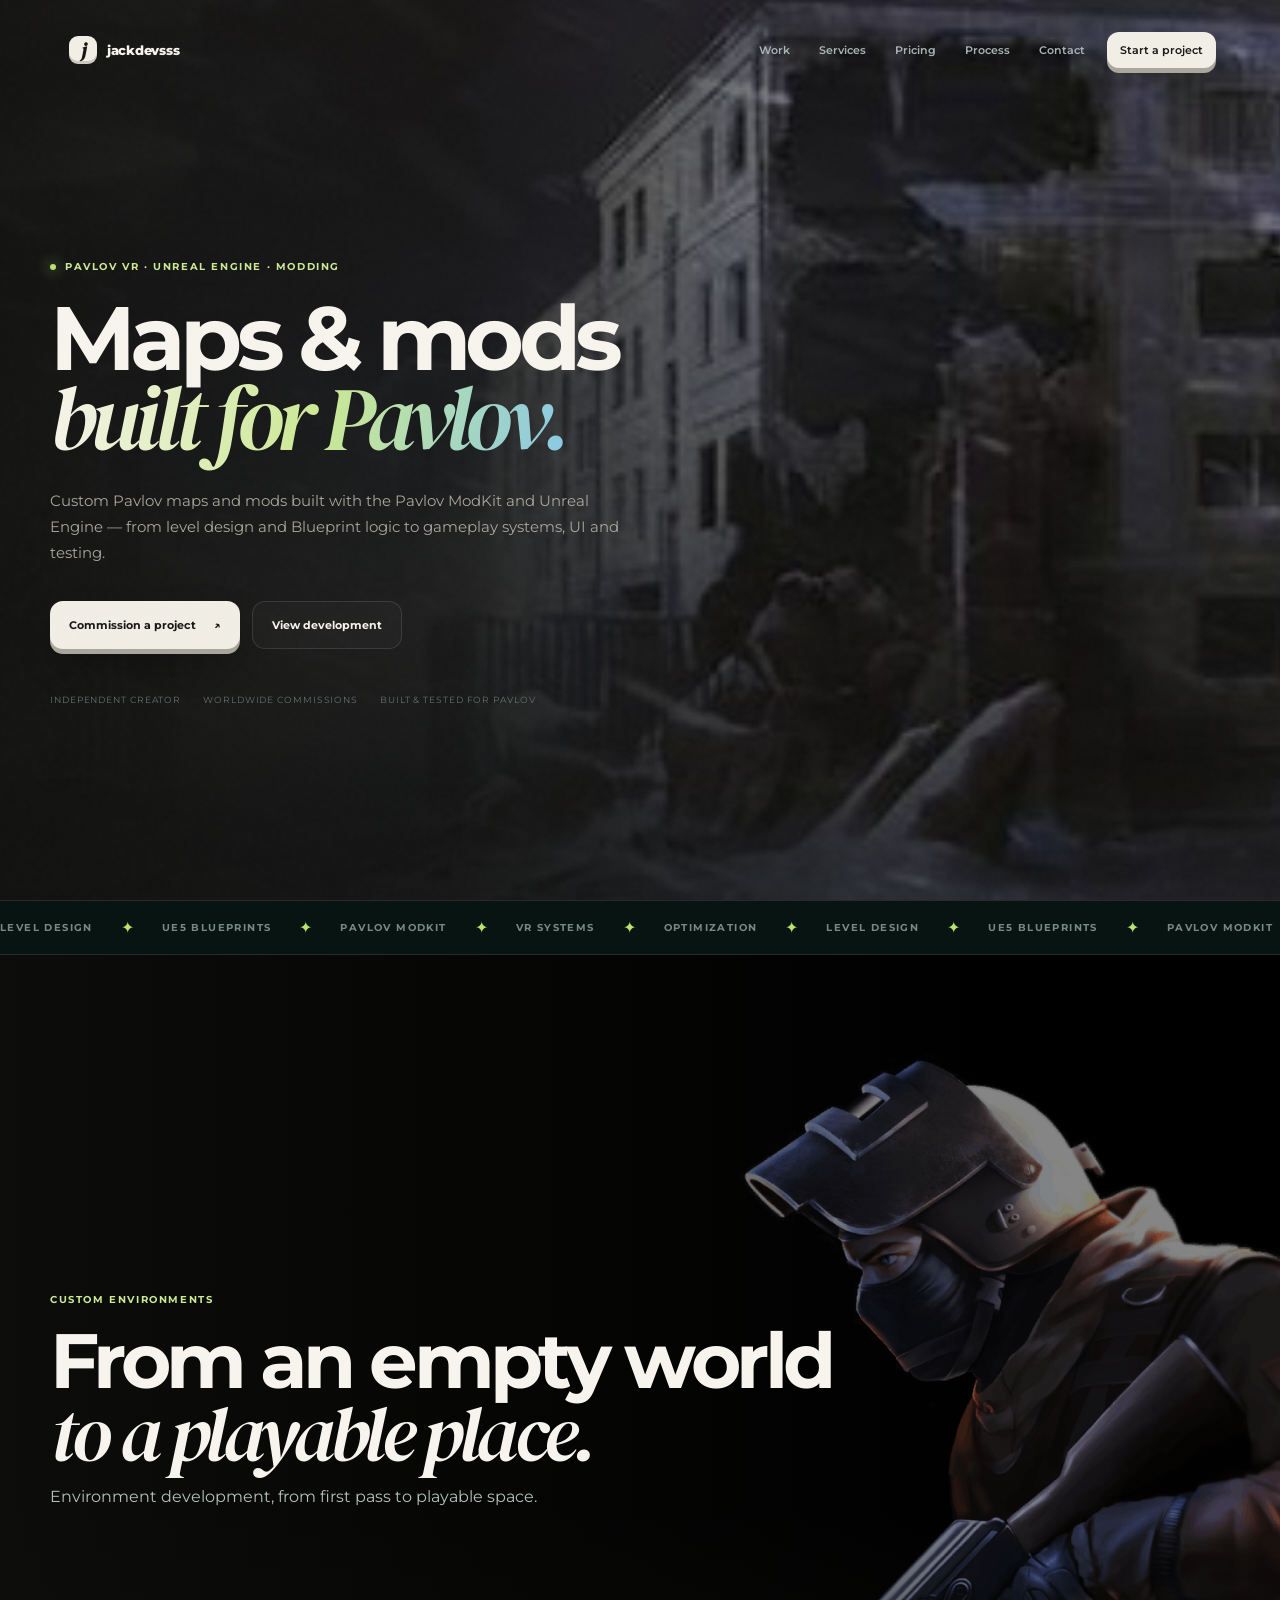
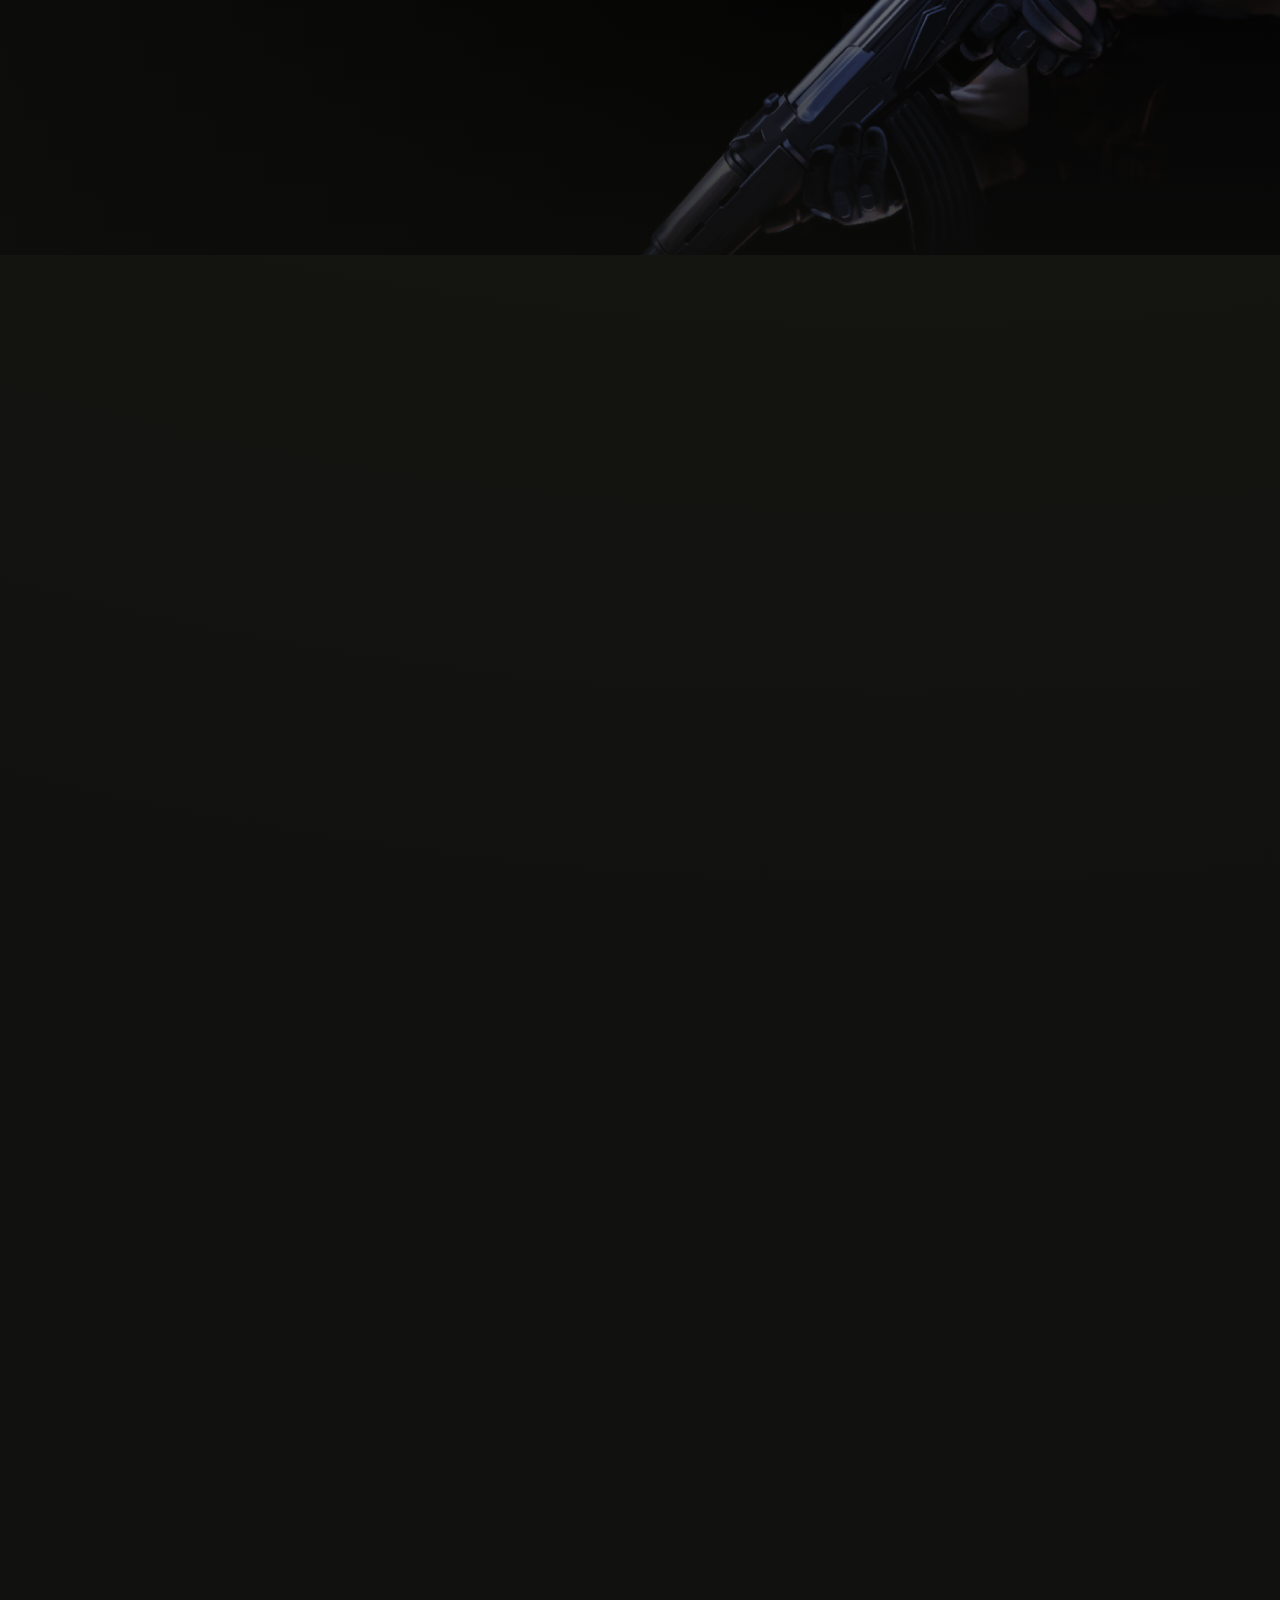
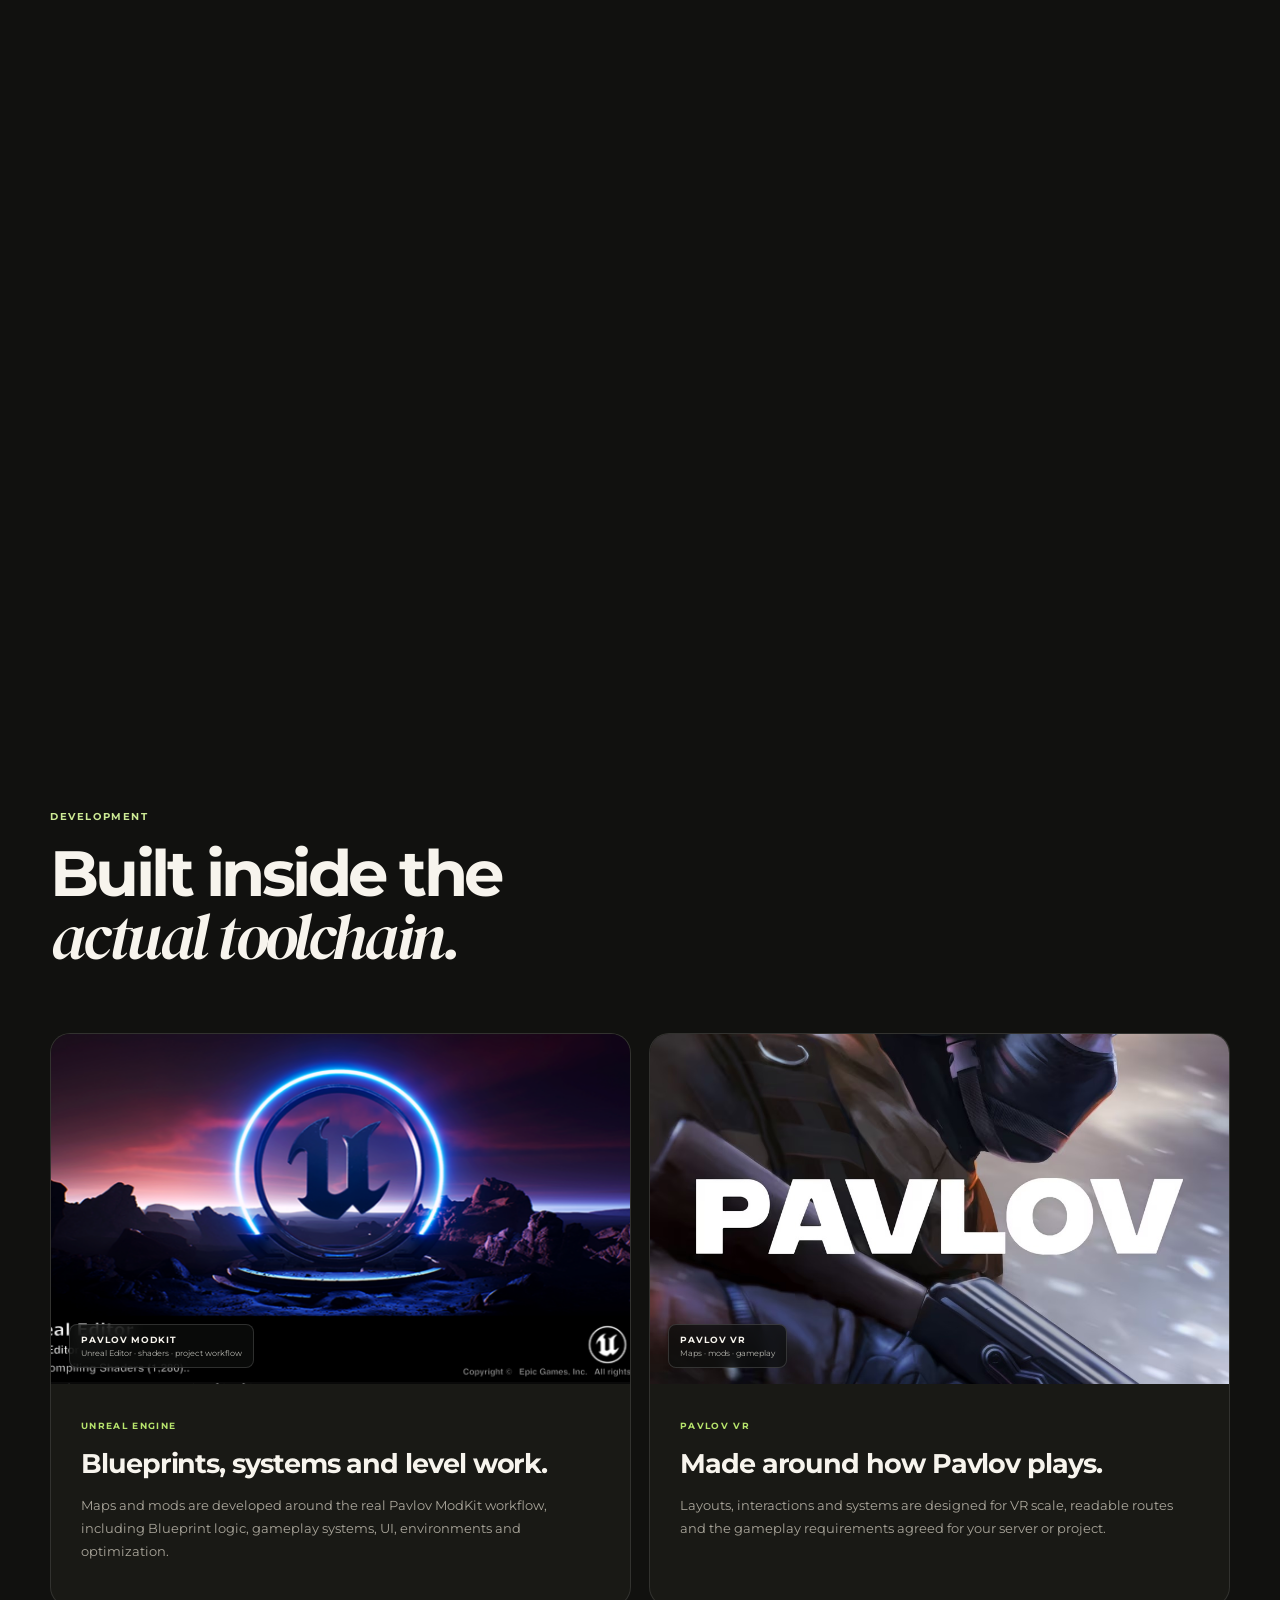
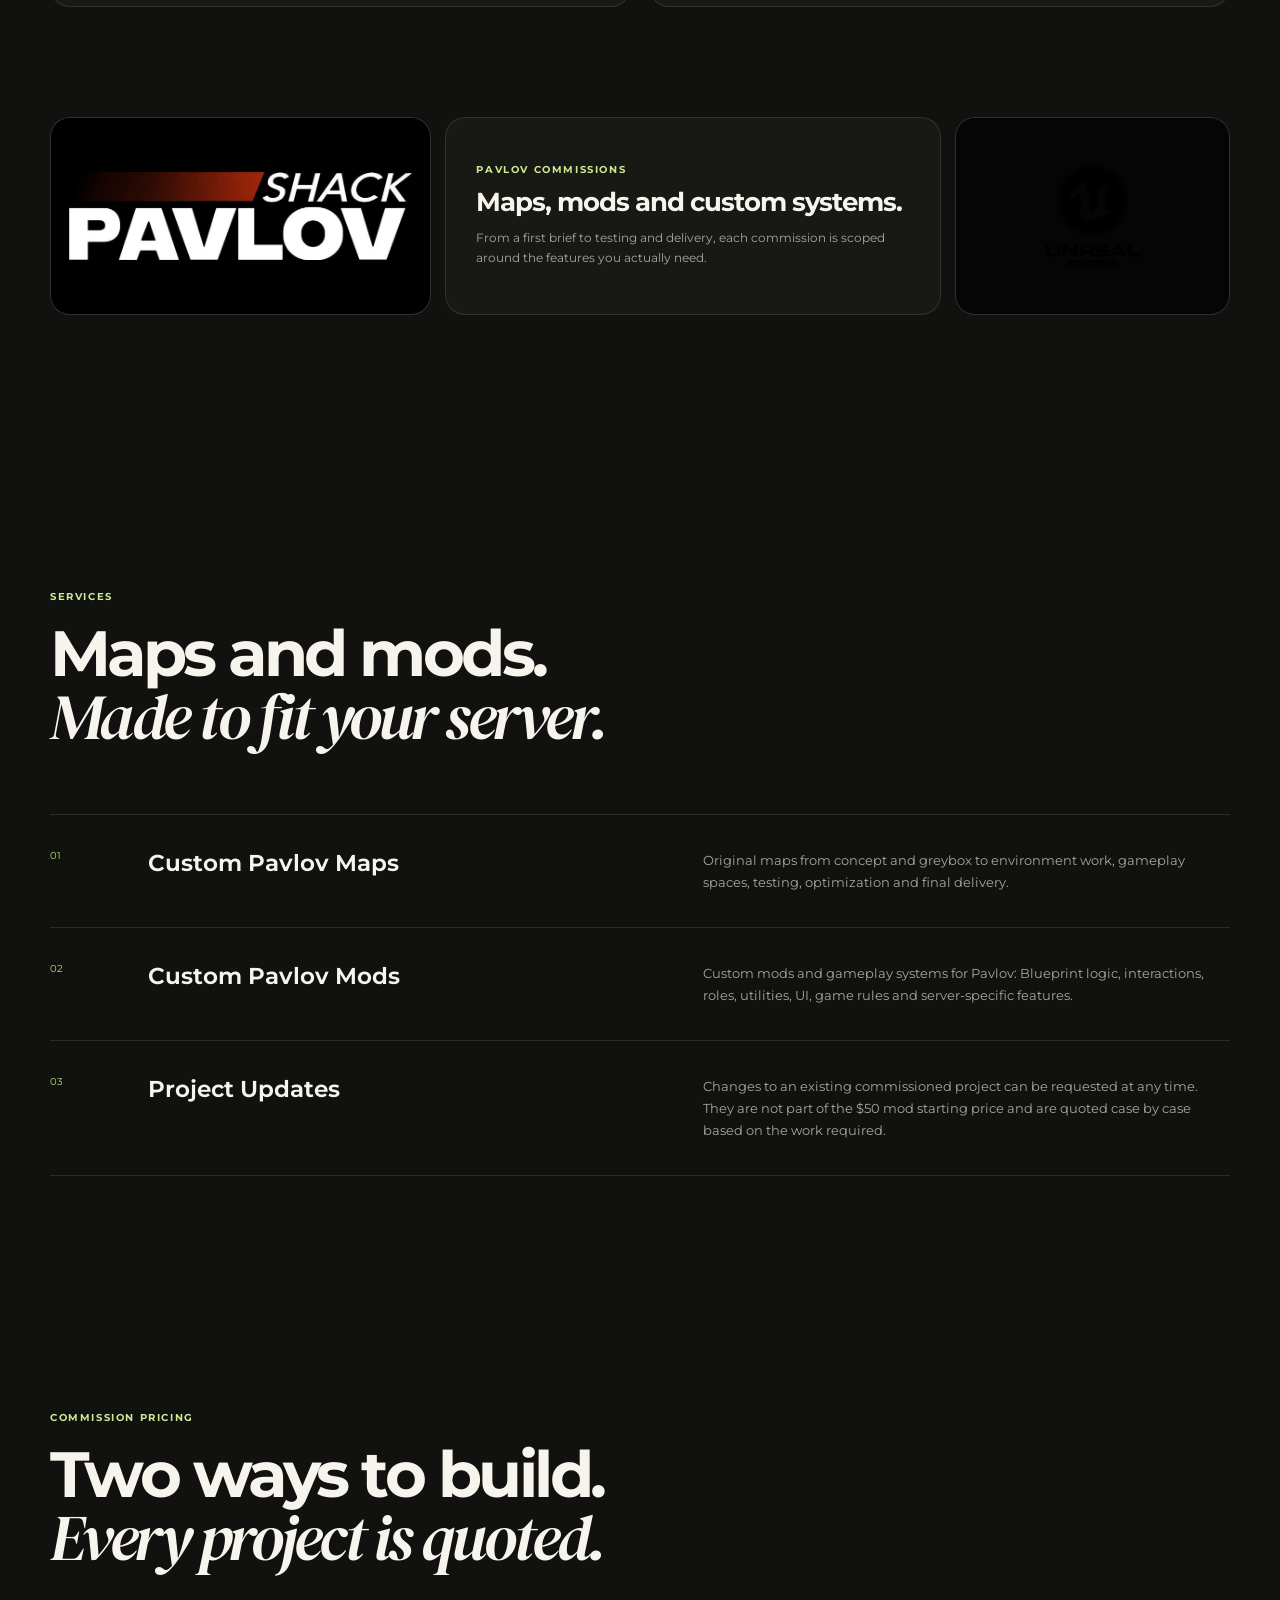
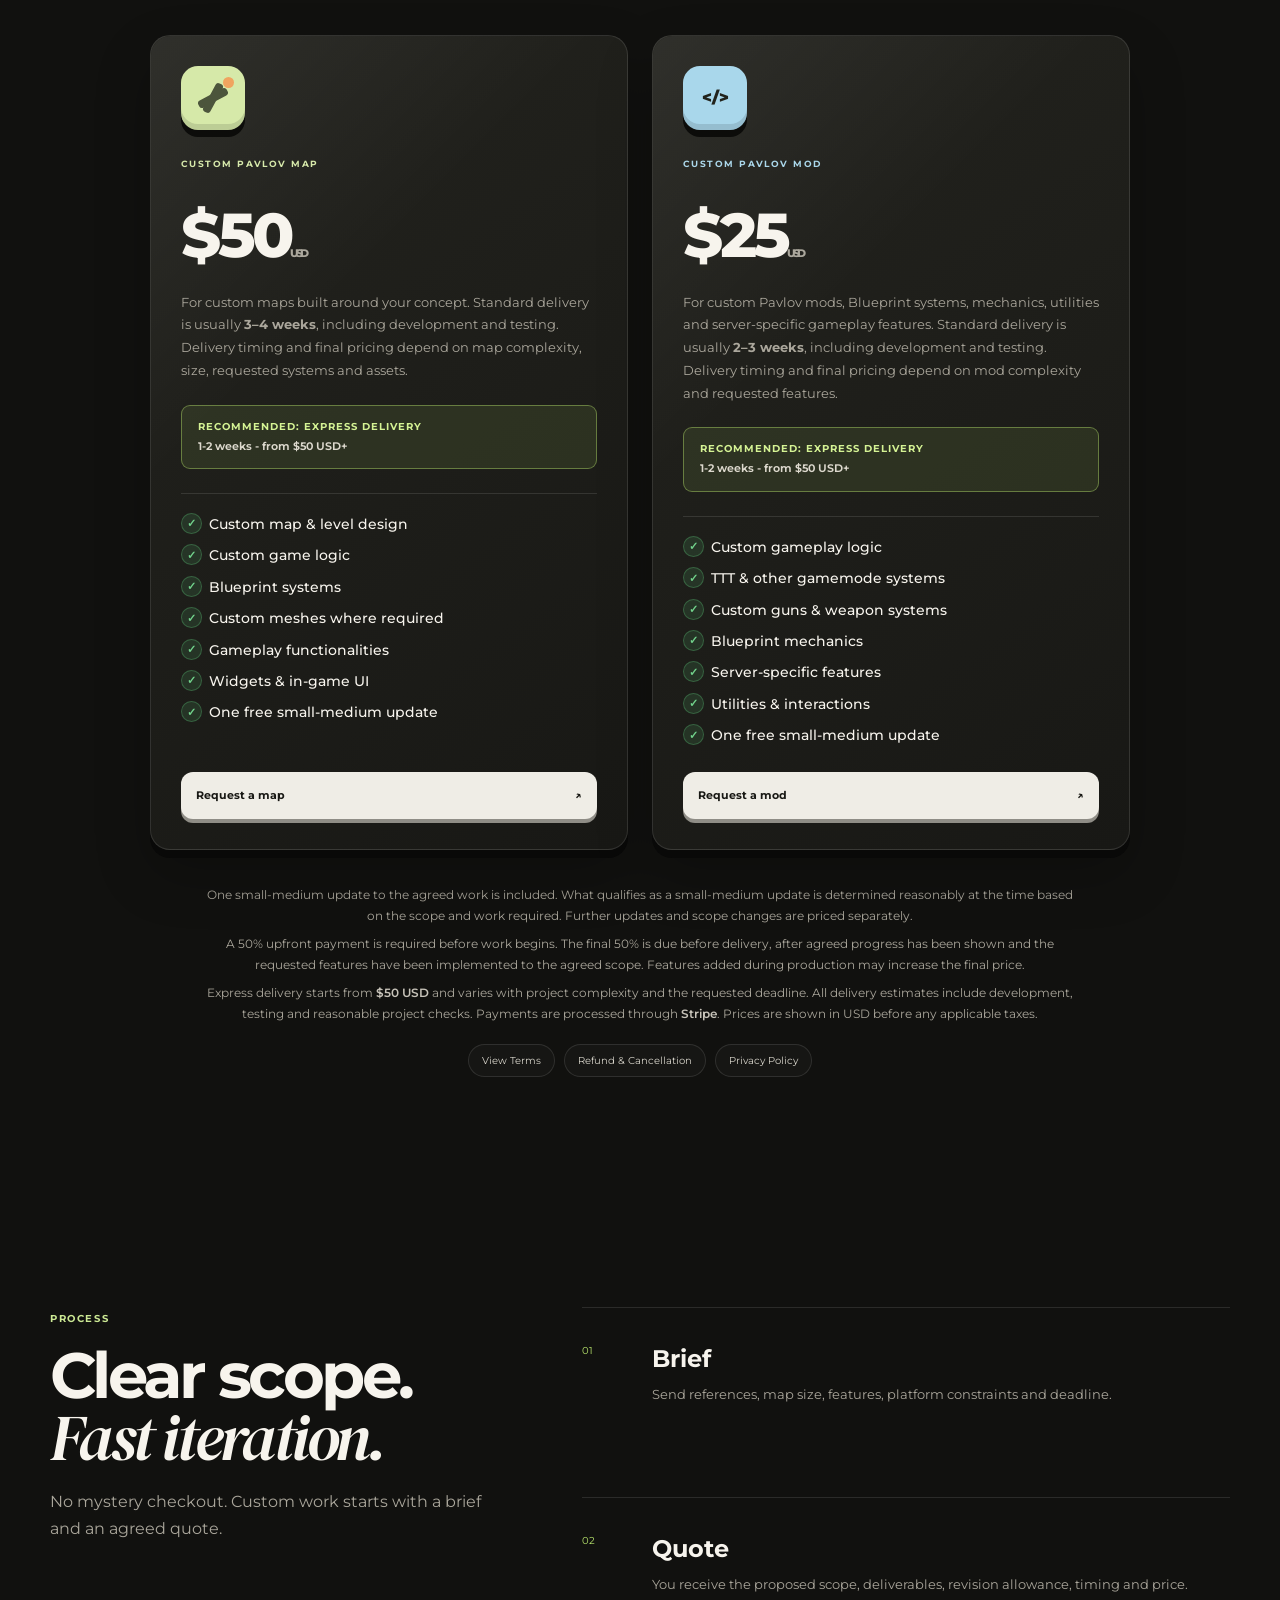
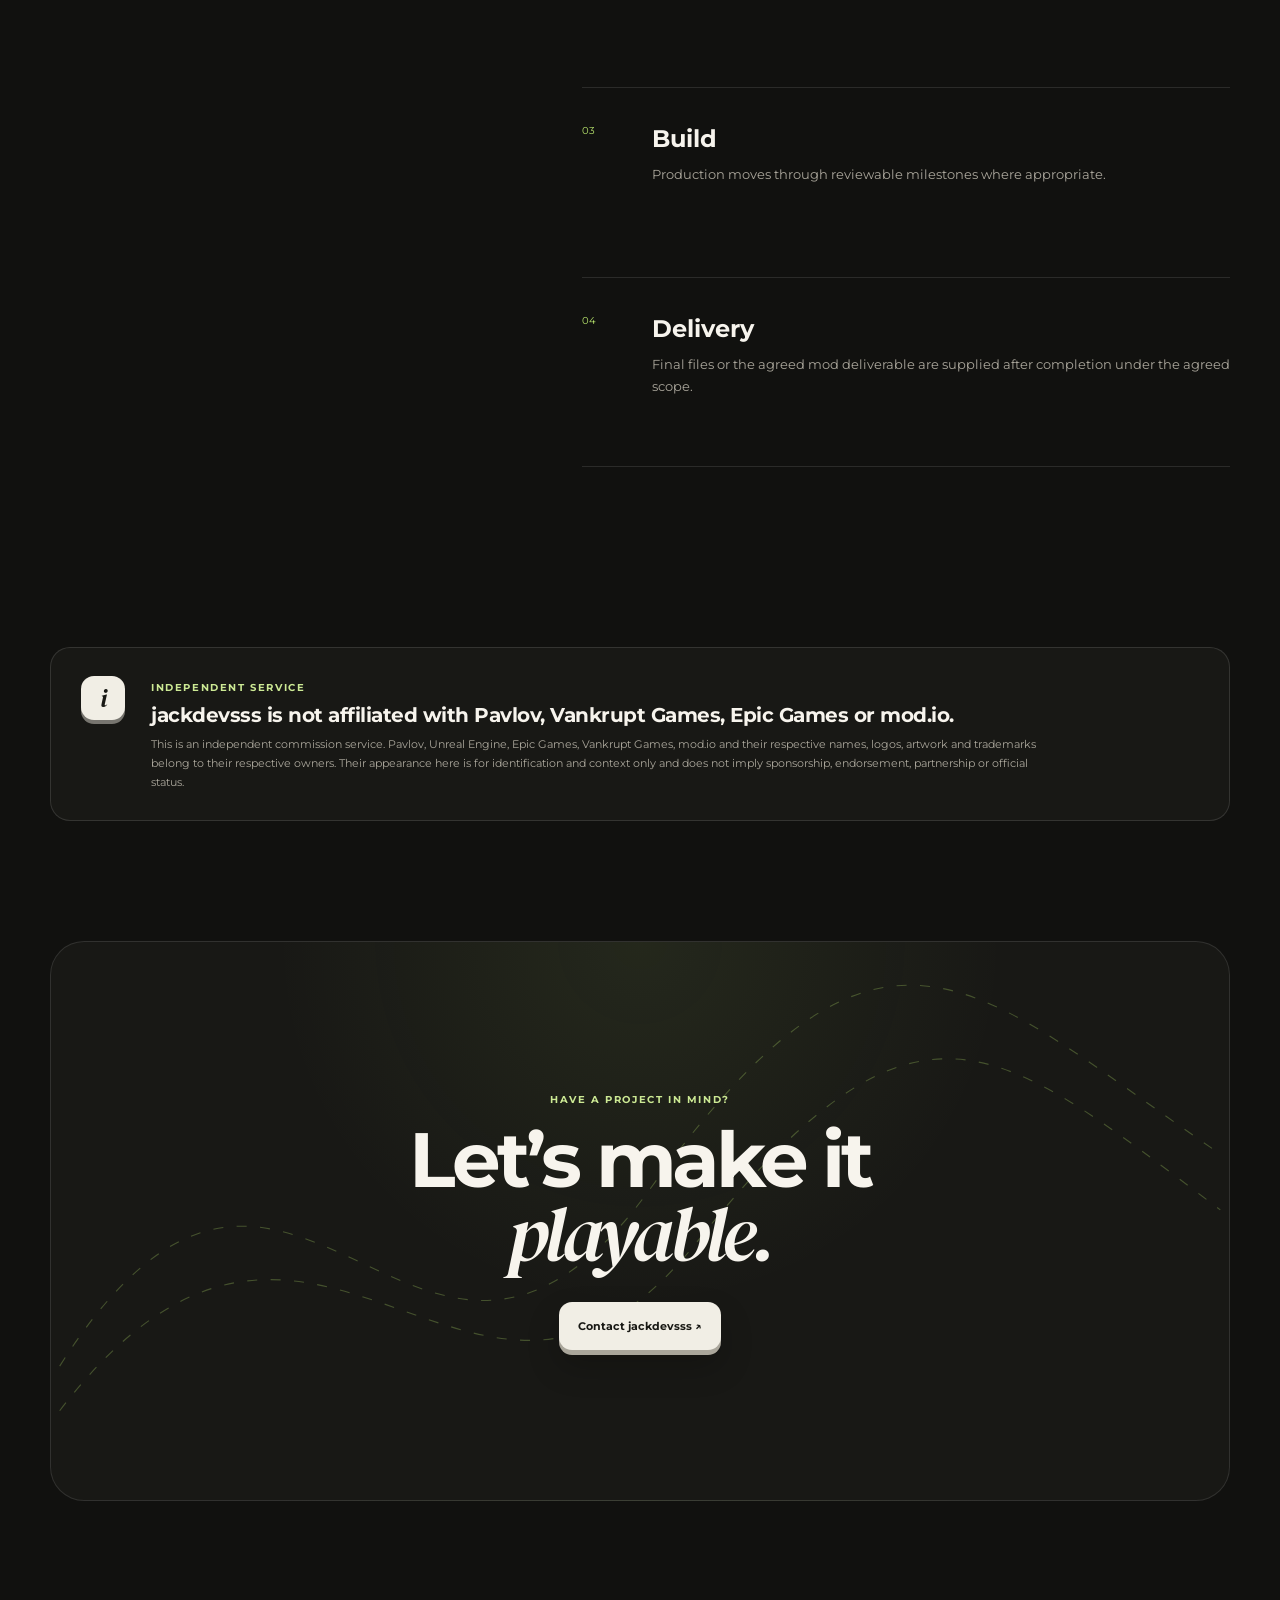
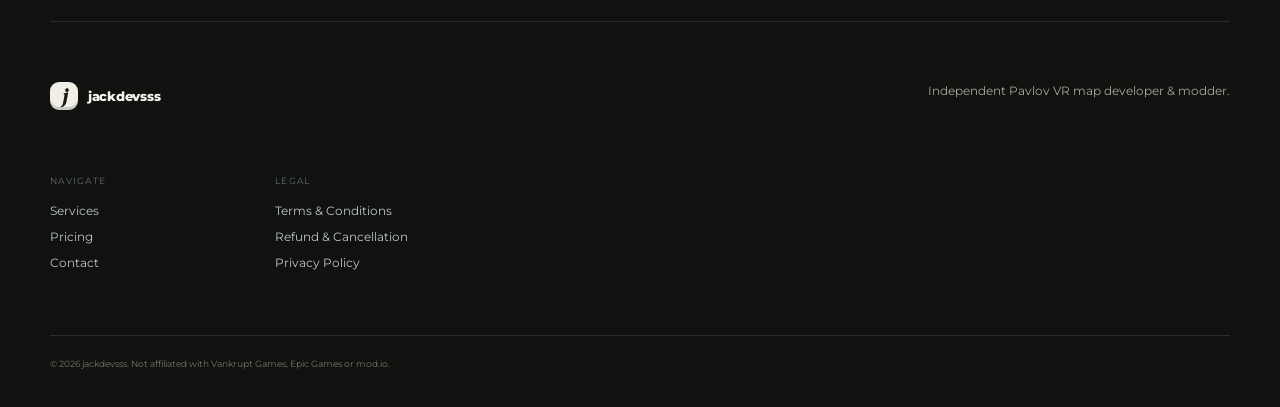
==== index.html @ 68c9c085 "Replace old website with v6" ====
<!doctype html><html lang="en"><head><meta charset="utf-8"><meta name="viewport" content="width=device-width,initial-scale=1"><meta name="description" content="jackdevsss — custom Pavlov VR maps, UE5 Blueprint systems and modding commissions."><meta name="theme-color" content="#07100f"><title>jackdevsss — Pavlov Maps & Modding</title><link rel="preconnect" href="https://fonts.googleapis.com"><link rel="preconnect" href="https://fonts.gstatic.com" crossorigin><link href="https://fonts.googleapis.com/css2?family=DM+Serif+Display:ital@0;1&family=Montserrat:wght@400;500;600;700;800&display=swap" rel="stylesheet"><link rel="stylesheet" href="assets/styles.css"><script defer src="assets/main.js"></script></head><body>
<div class="noise"></div><div class="cursor-glow"></div>
<header class="site-header" data-header><a class="brand" href="index.html"><span class="brand-mark">j</span><span>jackdevsss</span></a><button class="menu-toggle" data-menu-toggle aria-label="Open navigation"><span></span><span></span></button><nav class="nav" data-nav><a href="#work">Work</a><a href="#services">Services</a><a href="#pricing">Pricing</a><a href="#process">Process</a><a href="contact.html">Contact</a><a class="nav-cta" href="contact.html">Start a project</a></nav></header>
<main>
<section class="hero hero-photo section-shell"><div class="hero-copy reveal"><div class="eyebrow"><span class="status-dot"></span>Pavlov VR · Unreal Engine · Modding</div><h1>Maps & mods<br><em>built for Pavlov.</em></h1><p class="hero-text">Custom Pavlov maps and mods built with the Pavlov ModKit and Unreal Engine — from level design and Blueprint logic to gameplay systems, UI and testing.</p><div class="hero-actions"><a class="button button-primary magnetic" href="contact.html">Commission a project <span>↗</span></a><a class="button button-ghost" href="#work">View development</a></div><div class="hero-meta"><span>Independent creator</span><span>Worldwide commissions</span><span>Built & tested for Pavlov</span></div></div></section>
<div class="marquee"><div class="marquee-track"><span>LEVEL DESIGN</span><i>✦</i><span>UE5 BLUEPRINTS</span><i>✦</i><span>PAVLOV MODKIT</span><i>✦</i><span>VR SYSTEMS</span><i>✦</i><span>OPTIMIZATION</span><i>✦</i><span>LEVEL DESIGN</span><i>✦</i><span>UE5 BLUEPRINTS</span><i>✦</i><span>PAVLOV MODKIT</span></div></div>
<section class="map-story" id="work" data-sequence><div class="map-sticky"><img src="assets/map-sequence/frame-01.png" alt="Pavlov custom map development sequence" data-sequence-image><div class="map-overlay"></div><div class="map-copy section-shell"><span class="kicker">Custom environments</span><h2>From an empty world<br><em>to a playable place.</em></h2><p>Environment development, from first pass to playable space.</p></div></div></section>
<section class="work section-shell"><div class="section-heading reveal"><span class="kicker">Development</span><h2>Built inside the<br><em>actual toolchain.</em></h2></div><div class="project-grid visual-grid"><article class="tool-card reveal" data-tilt><div class="tool-shot supplied-shot"><img src="assets/showcase/pavlov-modkit.png" alt="Pavlov ModKit Unreal Editor"><div class="real-shot-label"><b>PAVLOV MODKIT</b><span>Unreal Editor · shaders · project workflow</span></div></div><div class="card-copy"><span>UNREAL ENGINE</span><h3>Blueprints, systems and level work.</h3><p>Maps and mods are developed around the real Pavlov ModKit workflow, including Blueprint logic, gameplay systems, UI, environments and optimization.</p></div></article><article class="tool-card reveal" data-tilt><div class="tool-shot supplied-shot pavlov-art"><img src="assets/showcase/pavlov-art.jpg" alt="Pavlov artwork"><div class="real-shot-label"><b>PAVLOV VR</b><span>Maps · mods · gameplay</span></div></div><div class="card-copy"><span>PAVLOV VR</span><h3>Made around how Pavlov plays.</h3><p>Layouts, interactions and systems are designed for VR scale, readable routes and the gameplay requirements agreed for your server or project.</p></div></article></div></section>
<section class="brand-strip section-shell reveal"><div class="brand-visual pavlov-brand"><img src="assets/showcase/pavlov-logo.jpg" alt="Pavlov Shack logo"></div><div class="brand-copy"><span class="kicker">Pavlov commissions</span><h3>Maps, mods and custom systems.</h3><p>From a first brief to testing and delivery, each commission is scoped around the features you actually need.</p></div><div class="brand-visual unreal-brand"><img src="assets/showcase/unreal-logo.png" alt="Unreal Engine logo"></div></section>

<section id="services" class="services section-shell"><div class="section-heading reveal"><span class="kicker">Services</span><h2>Maps and mods.<br><em>Made to fit your server.</em></h2></div><div class="services-list"><div class="service reveal"><span>01</span><h3>Custom Pavlov Maps</h3><p>Original maps from concept and greybox to environment work, gameplay spaces, testing, optimization and final delivery.</p></div><div class="service reveal"><span>02</span><h3>Custom Pavlov Mods</h3><p>Custom mods and gameplay systems for Pavlov: Blueprint logic, interactions, roles, utilities, UI, game rules and server-specific features.</p></div><div class="service reveal"><span>03</span><h3>Project Updates</h3><p>Changes to an existing commissioned project can be requested at any time. They are not part of the $50 mod starting price and are quoted case by case based on the work required.</p></div></div></section>
<section id="pricing" class="pricing section-shell"><div class="section-heading reveal"><span class="kicker">Commission pricing</span><h2>Two ways to build.<br><em>Every project is quoted.</em></h2></div><div class="price-grid two"><article class="price-card game-card reveal"><div class="price-icon map-icon"><span></span><span></span><span></span></div><div class="price-label">CUSTOM PAVLOV MAP</div><div class="price">$50<small> USD</small></div><p>For custom maps built around your concept. Standard delivery is usually <strong>3–4 weeks</strong>, including development and testing. Delivery timing and final pricing depend on map complexity, size, requested systems and assets.</p><div class="delivery-pill"><strong>RECOMMENDED: EXPRESS DELIVERY</strong><span>1-2 weeks - from $50 USD+</span></div><ul class="perk-list"><li>Custom map & level design</li><li>Custom game logic</li><li>Blueprint systems</li><li>Custom meshes where required</li><li>Gameplay functionalities</li><li>Widgets & in-game UI</li><li>One free small-medium update</li></ul><a class="price-button" href="contact.html">Request a map <b>↗</b></a></article><article class="price-card game-card reveal"><div class="price-icon mod-icon"><span>&lt;/&gt;</span></div><div class="price-label">CUSTOM PAVLOV MOD</div><div class="price">$25<small> USD</small></div><p>For custom Pavlov mods, Blueprint systems, mechanics, utilities and server-specific gameplay features. Standard delivery is usually <strong>2–3 weeks</strong>, including development and testing. Delivery timing and final pricing depend on mod complexity and requested features.</p><div class="delivery-pill"><strong>RECOMMENDED: EXPRESS DELIVERY</strong><span>1-2 weeks - from $50 USD+</span></div><ul class="perk-list"><li>Custom gameplay logic</li><li>TTT & other gamemode systems</li><li>Custom guns & weapon systems</li><li>Blueprint mechanics</li><li>Server-specific features</li><li>Utilities & interactions</li><li>One free small-medium update</li></ul><a class="price-button" href="contact.html">Request a mod <b>↗</b></a></article></div><div class="pricing-fineprint reveal"><p>One small-medium update to the agreed work is included. What qualifies as a small-medium update is determined reasonably at the time based on the scope and work required. Further updates and scope changes are priced separately.</p><p>A 50% upfront payment is required before work begins. The final 50% is due before delivery, after agreed progress has been shown and the requested features have been implemented to the agreed scope. Features added during production may increase the final price.</p><p>Express delivery starts from <strong>$50 USD</strong> and varies with project complexity and the requested deadline. All delivery estimates include development, testing and reasonable project checks. Payments are processed through <strong>Stripe</strong>. Prices are shown in USD before any applicable taxes.</p><div class="payment-links"><a href="terms.html">View Terms</a><a href="refund-policy.html">Refund & Cancellation</a><a href="privacy.html">Privacy Policy</a></div></div></section>
<section id="process" class="process section-shell"><div class="process-sticky reveal"><span class="kicker">Process</span><h2>Clear scope.<br><em>Fast iteration.</em></h2><p>No mystery checkout. Custom work starts with a brief and an agreed quote.</p></div><div class="process-steps"><article class="step reveal"><span>01</span><div><h3>Brief</h3><p>Send references, map size, features, platform constraints and deadline.</p></div></article><article class="step reveal"><span>02</span><div><h3>Quote</h3><p>You receive the proposed scope, deliverables, revision allowance, timing and price.</p></div></article><article class="step reveal"><span>03</span><div><h3>Build</h3><p>Production moves through reviewable milestones where appropriate.</p></div></article><article class="step reveal"><span>04</span><div><h3>Delivery</h3><p>Final files or the agreed mod deliverable are supplied after completion under the agreed scope.</p></div></article></div></section>
<section class="independence section-shell reveal"><div class="independence-mark">i</div><div><span class="kicker">Independent service</span><h3>jackdevsss is not affiliated with Pavlov, Vankrupt Games, Epic Games or mod.io.</h3><p>This is an independent commission service. Pavlov, Unreal Engine, Epic Games, Vankrupt Games, mod.io and their respective names, logos, artwork and trademarks belong to their respective owners. Their appearance here is for identification and context only and does not imply sponsorship, endorsement, partnership or official status.</p></div></section>
<section class="cta section-shell reveal"><div class="cta-lines"><svg viewBox="0 0 1000 500"><path d="M-20 380 C190 50 300 510 510 220 S800 40 1020 190"/><path d="M-20 420 C210 120 350 520 550 270 S820 90 1020 240"/></svg></div><span class="kicker">Have a project in mind?</span><h2>Let’s make it<br><em>playable.</em></h2><a class="button button-primary magnetic" href="contact.html">Contact jackdevsss ↗</a></section>
</main>
<footer class="footer section-shell"><div class="footer-top"><a class="brand" href="index.html"><span class="brand-mark">j</span><span>jackdevsss</span></a><p>Independent Pavlov VR map developer & modder.</p></div><div class="footer-links"><div><span>Navigate</span><a href="#services">Services</a><a href="#pricing">Pricing</a><a href="contact.html">Contact</a></div><div><span>Legal</span><a href="terms.html">Terms & Conditions</a><a href="refund-policy.html">Refund & Cancellation</a><a href="privacy.html">Privacy Policy</a></div></div><div class="footer-bottom"><span>© <span data-year></span> jackdevsss. Not affiliated with Vankrupt Games, Epic Games or mod.io.</span></div></footer>
</body></html>
---- assets/styles.css ----
:root{--bg:#06100f;--panel:#0a1514;--panel2:#0d1b19;--text:#f4f7f6;--muted:#8c9d99;--line:rgba(211,255,244,.11);--mint:#78f7d2;--cyan:#60c9ff;--violet:#a487ff;--serif:'DM Serif Display',serif;--sans:'Montserrat',sans-serif}*{box-sizing:border-box}html{scroll-behavior:smooth}body{margin:0;background:var(--bg);color:var(--text);font-family:var(--sans);overflow-x:hidden}a{color:inherit;text-decoration:none}h1,h2,h3,p{margin-top:0}em{font-family:var(--serif);font-weight:400}.noise{position:fixed;inset:0;pointer-events:none;opacity:.055;z-index:90;background-image:url("data:image/svg+xml,%3Csvg viewBox='0 0 180 180' xmlns='http://www.w3.org/2000/svg'%3E%3Cfilter id='n'%3E%3CfeTurbulence type='fractalNoise' baseFrequency='.9' numOctaves='4' stitchTiles='stitch'/%3E%3C/filter%3E%3Crect width='100%25' height='100%25' filter='url(%23n)' opacity='.7'/%3E%3C/svg%3E")}.cursor-glow{position:fixed;width:420px;height:420px;border-radius:50%;background:radial-gradient(circle,rgba(96,201,255,.08),transparent 68%);transform:translate(-50%,-50%);pointer-events:none;z-index:0}.section-shell{width:min(1180px,calc(100% - 56px));margin-inline:auto;position:relative}.site-header{position:fixed;z-index:100;top:18px;left:50%;transform:translateX(-50%);width:min(1180px,calc(100% - 36px));height:64px;padding:0 13px 0 18px;border:1px solid transparent;border-radius:22px;display:flex;align-items:center;justify-content:space-between;transition:.3s}.site-header.scrolled{background:rgba(5,13,12,.75);backdrop-filter:blur(22px);border-color:var(--line)}.brand{display:flex;align-items:center;gap:10px;font-size:13px;font-weight:800;letter-spacing:-.02em}.brand-mark{width:28px;height:28px;border-radius:9px;display:grid;place-items:center;background:linear-gradient(135deg,var(--mint),var(--cyan));color:#04100d;font-family:var(--serif);font-style:italic;font-size:19px}.nav{display:flex;align-items:center;gap:3px}.nav a{font-size:11px;font-weight:600;color:#a8b5b2;padding:11px 13px}.nav a:hover{color:#fff}.nav .nav-cta{color:#06100f;background:var(--mint);border-radius:12px;margin-left:6px}.menu-toggle{display:none;background:none;border:0}.hero{min-height:100vh;padding-top:165px;padding-bottom:100px;display:grid;grid-template-columns:.9fr 1.1fr;align-items:center;gap:60px}.hero-copy{z-index:2}.eyebrow,.kicker{font-size:10px;letter-spacing:.16em;text-transform:uppercase;font-weight:700;color:var(--mint)}.status-dot{display:inline-block;width:6px;height:6px;background:var(--mint);border-radius:50%;margin-right:9px;box-shadow:0 0 14px var(--mint)}.hero h1{font-size:clamp(62px,7vw,105px);line-height:.88;letter-spacing:-.065em;margin:26px 0 30px}.hero h1 em{background:linear-gradient(100deg,#fff,var(--mint) 48%,var(--cyan));-webkit-background-clip:text;color:transparent}.hero-text{max-width:570px;color:var(--muted);line-height:1.75;font-size:15px}.hero-actions{display:flex;gap:12px;margin-top:34px}.button{display:inline-flex;align-items:center;justify-content:center;gap:18px;min-height:48px;padding:0 19px;border-radius:13px;font-size:11px;font-weight:700;transition:.25s}.button-primary{background:linear-gradient(120deg,var(--mint),#a3ffe6);color:#04110e;box-shadow:0 15px 50px rgba(120,247,210,.13)}.button-ghost{border:1px solid var(--line);background:rgba(255,255,255,.025)}.hero-meta{display:flex;gap:22px;margin-top:45px;color:#62726e;font-size:9px;text-transform:uppercase;letter-spacing:.1em}.hero-visual{height:630px;position:relative}.orb{position:absolute;border-radius:50%;filter:blur(1px)}.orb-one{width:360px;height:360px;background:radial-gradient(circle,rgba(120,247,210,.19),transparent 65%);top:4%;right:-8%}.orb-two{width:420px;height:420px;background:radial-gradient(circle,rgba(164,135,255,.17),transparent 66%);bottom:-10%;left:-6%}.hero-ring{position:absolute;border:1px solid rgba(120,247,210,.1);border-radius:50%;animation:spin 28s linear infinite}.ring-a{width:520px;height:520px;right:-40px;top:50px}.ring-b{width:390px;height:390px;right:25px;top:115px;border-style:dashed;animation-direction:reverse}@keyframes spin{to{rotate:360deg}}.editor-window{position:absolute;width:94%;height:72%;left:2%;top:13%;background:#111719;border:1px solid rgba(220,255,246,.16);border-radius:20px;box-shadow:0 40px 100px rgba(0,0,0,.55);overflow:hidden;transform:rotate(-3deg)}.editor-bar{height:39px;background:#1b2325;border-bottom:1px solid #2c3839;display:flex;align-items:center;gap:6px;padding:0 13px;color:#83918f;font-size:9px}.editor-bar i{width:7px;height:7px;border-radius:50%;background:#53605e}.editor-bar span{margin-left:8px}.bp-canvas{position:absolute;inset:39px 0 0;background-color:#111719;background-image:linear-gradient(rgba(255,255,255,.035) 1px,transparent 1px),linear-gradient(90deg,rgba(255,255,255,.035) 1px,transparent 1px);background-size:24px 24px}.bp-node{position:absolute;left:var(--x);top:var(--y);width:150px;min-height:80px;border:1px solid #3a4748;border-radius:6px;background:#20292b;box-shadow:0 8px 20px rgba(0,0,0,.35);z-index:2;padding:34px 10px 10px;font-size:9px}.bp-node:before{content:"";position:absolute;inset:0 0 auto;height:25px;border-radius:5px 5px 0 0;background:#873b3b}.bp-node.branch:before{background:#7e6040}.bp-node.function:before{background:#38617e}.bp-node.variable:before{background:#4c397d}.bp-node b{position:absolute;top:7px;left:10px;font-size:8px}.bp-node small{color:#8ea09c}.bp-node i{position:absolute;width:8px;height:8px;border-radius:50%;background:#eee;right:-5px;top:45px}.bp-canvas svg,.editor-mini svg{position:absolute;inset:0;width:100%;height:100%;z-index:1}.bp-canvas path,.editor-mini path{fill:none;stroke:#e7e7e7;stroke-width:2.5;opacity:.72}.floating-tag{position:absolute;z-index:4;border:1px solid var(--line);background:rgba(9,20,18,.78);backdrop-filter:blur(12px);padding:11px 14px;border-radius:12px;font-size:9px;font-weight:700}.tag-one{right:-2%;top:14%}.tag-two{left:-3%;bottom:14%}.marquee{overflow:hidden;border-block:1px solid var(--line);background:#081412}.marquee-track{width:max-content;display:flex;gap:28px;align-items:center;padding:17px 0;animation:marquee 24s linear infinite}.marquee span{font-size:10px;font-weight:700;letter-spacing:.14em;color:#778985}.marquee i{color:var(--mint);font-style:normal}@keyframes marquee{to{transform:translateX(-45%)}}.map-story{height:420vh;position:relative}.map-sticky{height:100vh;position:sticky;top:0;overflow:hidden;background:#000}.map-sticky img{width:100%;height:100%;object-fit:cover;display:block;transform:scale(1.015)}.map-overlay{position:absolute;inset:0;background:linear-gradient(90deg,rgba(3,8,8,.88) 0%,rgba(3,8,8,.5) 35%,rgba(3,8,8,.05) 70%),linear-gradient(0deg,rgba(6,16,15,.7),transparent 35%)}.map-copy{position:absolute;left:50%;top:50%;transform:translate(-50%,-50%)}.map-copy h2{font-size:clamp(50px,6vw,92px);letter-spacing:-.06em;line-height:.94;margin:18px 0}.map-copy p{color:#b2c2be}.sequence-progress{display:flex;align-items:center;gap:13px;margin-top:36px;width:min(370px,80vw);font-size:9px}.sequence-progress i{height:1px;background:rgba(255,255,255,.22);flex:1}.sequence-progress b{display:block;width:0;height:1px;background:var(--mint)}.work,.services,.pricing,.process{padding-top:150px;padding-bottom:80px}.section-heading{margin-bottom:65px}.section-heading h2,.process-sticky h2{font-size:clamp(45px,5vw,72px);line-height:.98;letter-spacing:-.055em;margin:18px 0}.project-grid{display:grid;grid-template-columns:1fr 1fr;gap:18px}.glass-card,.price-card{border:1px solid var(--line);border-radius:26px;background:linear-gradient(145deg,rgba(16,34,31,.88),rgba(8,18,17,.72));overflow:hidden;transition:transform .2s,border-color .3s}.glass-card:hover,.price-card:hover{border-color:rgba(120,247,210,.28)}.editor-mini,.vr-ui{height:350px;position:relative;background:#101719;overflow:hidden}.editor-mini{background-color:#111719;background-image:linear-gradient(rgba(255,255,255,.03) 1px,transparent 1px),linear-gradient(90deg,rgba(255,255,255,.03) 1px,transparent 1px);background-size:20px 20px}.editor-mini-bar{height:34px;background:#1d2627;padding:11px 14px;font-size:8px;color:#7f8e8a}.mini-node{position:absolute;width:125px;height:65px;border:1px solid #465353;background:#212a2c;border-radius:5px;padding:28px 8px 8px;font-size:8px;z-index:2}.mini-node:before{content:"";position:absolute;inset:0 0 auto;height:21px;background:#734044}.mini-node b{position:absolute;top:6px;left:8px}.mini-node small{color:#8c9a97}.n1{left:6%;top:24%}.n2{left:40%;top:46%}.n2:before{background:#805f39}.n3{right:5%;bottom:13%}.n3:before{background:#3b607a}.vr-ui{background:radial-gradient(circle at 50% 55%,#18302d,#07100f 70%)}.vr-ui:before{content:"";position:absolute;inset:18px;border:1px solid rgba(120,247,210,.19);clip-path:polygon(0 0,24% 0,24% 1px,76% 1px,76% 0,100% 0,100% 100%,76% 100%,76% calc(100% - 1px),24% calc(100% - 1px),24% 100%,0 100%)}.scan{position:absolute;inset:0;background:repeating-linear-gradient(0deg,transparent 0 4px,rgba(120,247,210,.018) 5px)}.vr-top,.vr-bottom{position:absolute;left:35px;right:35px;display:flex;justify-content:space-between;font-size:8px;letter-spacing:.15em;color:var(--mint)}.vr-top{top:38px}.vr-bottom{bottom:38px}.vr-center{position:absolute;top:50%;left:50%;transform:translate(-50%,-50%);text-align:center;color:#839a95;font-size:10px;letter-spacing:.18em}.vr-center b{display:block;color:#e7fff8;font-size:23px;margin-top:7px}.card-copy{padding:30px}.card-copy>span,.price-card>span,.payment-note>span{font-size:9px;color:var(--mint);letter-spacing:.15em;font-weight:700}.card-copy h3{font-size:27px;letter-spacing:-.04em;margin:14px 0}.card-copy p,.price-card p{font-size:13px;color:var(--muted);line-height:1.75}.services-list{border-top:1px solid var(--line)}.service{display:grid;grid-template-columns:70px 1fr 1fr;gap:28px;padding:34px 0;border-bottom:1px solid var(--line)}.service>span,.step>span{font-size:10px;color:var(--mint)}.service h3{font-size:23px;margin:0}.service p{font-size:13px;line-height:1.7;color:var(--muted);margin:0}.price-grid{display:grid;grid-template-columns:repeat(3,1fr);gap:16px}.price-card{padding:30px;min-height:330px;display:flex;flex-direction:column}.price{font-family:var(--serif);font-style:italic;font-size:62px;margin:28px 0 18px}.price small{font-family:var(--sans);font-style:normal;font-size:11px;color:var(--muted)}.price-card a{font-size:11px;font-weight:700;color:var(--mint);margin-top:auto}.payment-note{margin-top:16px;padding:22px 26px;border:1px solid var(--line);border-radius:18px;display:grid;grid-template-columns:140px 1fr;align-items:center;background:rgba(255,255,255,.02)}.payment-note p{margin:0;font-size:12px;color:var(--muted);line-height:1.7}.process{display:grid;grid-template-columns:.8fr 1.2fr;gap:100px}.process-sticky{position:sticky;top:140px}.process-sticky p{color:var(--muted);line-height:1.7}.step{min-height:190px;padding:36px 0;border-top:1px solid var(--line);display:grid;grid-template-columns:70px 1fr}.step:last-child{border-bottom:1px solid var(--line)}.step h3{font-size:24px;margin-bottom:10px}.step p{font-size:13px;color:var(--muted);line-height:1.7}.cta{min-height:560px;margin-top:120px;margin-bottom:120px;border:1px solid var(--line);border-radius:34px;overflow:hidden;display:flex;flex-direction:column;align-items:center;justify-content:center;text-align:center;background:radial-gradient(circle at 50% 0,rgba(120,247,210,.11),transparent 45%),#081311}.cta h2{font-size:clamp(50px,6vw,80px);line-height:.95;letter-spacing:-.055em;margin:18px 0 32px}.cta-lines{position:absolute;inset:0;opacity:.28}.cta-lines svg{width:100%;height:100%}.cta-lines path{fill:none;stroke:url(#none);stroke:var(--mint);stroke-width:1;stroke-dasharray:9 12;animation:dash 18s linear infinite}.cta>*:not(.cta-lines){z-index:2}@keyframes dash{to{stroke-dashoffset:-420}}.footer{padding-top:60px;padding-bottom:35px;border-top:1px solid var(--line)}.footer-top{display:flex;justify-content:space-between;align-items:center}.footer-top p{font-size:12px;color:var(--muted)}.footer-links{display:grid;grid-template-columns:1fr 1fr;max-width:450px;margin:65px 0}.footer-links>div{display:flex;flex-direction:column;gap:11px}.footer-links span{font-size:9px;color:#61716d;letter-spacing:.14em;text-transform:uppercase;margin-bottom:6px}.footer-links a{font-size:12px;color:#bcc9c6}.footer-bottom{border-top:1px solid var(--line);padding-top:21px;display:flex;justify-content:space-between;gap:30px;color:#687874;font-size:9px;line-height:1.6}.legal-identity{text-align:right}.reveal{opacity:0;transform:translateY(32px);transition:opacity .85s,transform .85s cubic-bezier(.2,.7,.2,1)}.reveal.visible{opacity:1;transform:none}.legal-page,.contact-page{padding-top:155px;padding-bottom:100px;min-height:85vh}.back-link{font-size:11px;color:#879792}.legal-hero{max-width:880px;margin:55px 0 65px}.legal-hero h1,.contact-copy h1{font-size:clamp(50px,6vw,82px);letter-spacing:-.055em;line-height:.95;margin:18px 0}.legal-hero p,.contact-copy p{color:var(--muted);line-height:1.75}.legal-layout{display:grid;grid-template-columns:240px minmax(0,760px);gap:85px}.legal-nav{position:sticky;top:120px;height:max-content;display:flex;flex-direction:column;gap:6px}.legal-nav a{font-size:11px;color:#71817d;padding:7px 0}.legal-content section{padding-bottom:38px;margin-bottom:38px;border-bottom:1px solid var(--line)}.legal-content h2{font-size:24px;letter-spacing:-.03em}.legal-content p,.legal-content li{font-size:13px;line-height:1.85;color:#a0afab}.legal-content a{color:var(--mint)}.legal-callout{padding:17px 19px;border:1px solid rgba(120,247,210,.22);border-radius:14px;background:rgba(120,247,210,.04)}.contact-grid{display:grid;grid-template-columns:.85fr 1.15fr;gap:80px;align-items:start;margin-top:55px}.contact-prices{display:flex;flex-direction:column;gap:8px;margin-top:28px;color:#8da09b;font-size:11px}.contact-prices b{color:var(--mint)}.contact-options{display:grid;gap:13px}.contact-method{display:grid;grid-template-columns:60px 1fr auto;gap:18px;align-items:center;padding:25px;border:1px solid var(--line);border-radius:22px;background:linear-gradient(145deg,#0c1917,#091210);transition:.25s}.contact-method:hover{transform:translateY(-3px);border-color:rgba(120,247,210,.28)}.method-icon{width:52px;height:52px;border-radius:15px;background:rgba(120,247,210,.08);display:grid;place-items:center;color:var(--mint);font-size:20px}.method-icon svg{width:26px}.contact-method>div:nth-child(2){min-width:0}.contact-method span{display:block;font-size:8px;letter-spacing:.15em;color:#71827e;margin-bottom:6px}.contact-method strong{display:block;font-size:14px;overflow-wrap:anywhere}.contact-method p{font-size:11px;color:var(--muted);margin:7px 0 0;line-height:1.55}.contact-method>b{color:var(--mint)}.discord .method-icon{color:#fff;background:#5865F2}.contact-foot{font-size:10px;color:#6f817c;line-height:1.7;padding:15px 4px}.contact-foot a{color:var(--mint)}
@media(max-width:900px){.section-shell{width:min(760px,calc(100% - 30px))}.site-header{top:10px;width:calc(100% - 20px)}.menu-toggle{display:block;width:40px;height:40px;z-index:4}.menu-toggle span{display:block;width:18px;height:1px;background:#fff;margin:6px auto}.nav:not(.static-nav){position:absolute;top:0;left:0;right:0;padding:80px 20px 20px;background:rgba(5,13,12,.97);border:1px solid var(--line);border-radius:22px;display:flex;flex-direction:column;opacity:0;pointer-events:none;transform:translateY(-8px);transition:.25s}.nav.open{opacity:1;pointer-events:auto;transform:none}.static-nav a{display:none}.hero{grid-template-columns:1fr;padding-top:145px}.hero-visual{height:520px}.editor-window{width:100%;left:0}.project-grid,.price-grid,.process,.contact-grid{grid-template-columns:1fr}.process{gap:50px}.process-sticky{position:relative;top:auto}.service{grid-template-columns:45px 1fr}.service p{grid-column:2}.price-grid{gap:12px}.price-card{min-height:280px}.legal-layout{grid-template-columns:1fr;gap:30px}.legal-nav{position:relative;top:auto;flex-direction:row;flex-wrap:wrap}.footer-top,.footer-bottom{flex-direction:column;align-items:flex-start}.legal-identity{text-align:left}.footer-links{width:100%}}
@media(max-width:560px){.section-shell{width:calc(100% - 24px)}.hero{padding-top:125px;gap:5px}.hero h1{font-size:55px}.hero-actions{flex-direction:column}.button{width:100%}.hero-meta{gap:10px;flex-wrap:wrap}.hero-visual{height:390px}.editor-window{height:75%;top:10%}.bp-node{scale:.72;transform-origin:top left}.map-story{height:350vh}.map-overlay{background:linear-gradient(0deg,rgba(3,8,8,.85),rgba(3,8,8,.2) 70%)}.map-copy{top:auto;bottom:10%;transform:translateX(-50%)}.map-copy h2{font-size:49px}.work,.services,.pricing,.process{padding-top:100px}.section-heading h2,.process-sticky h2{font-size:44px}.editor-mini,.vr-ui{height:300px}.card-copy{padding:24px}.service{gap:10px;padding:27px 0}.payment-note{grid-template-columns:1fr;gap:8px}.step{grid-template-columns:42px 1fr}.cta{min-height:450px;margin:80px auto;border-radius:25px}.footer-links{grid-template-columns:1fr;gap:35px;margin:50px 0}.legal-page,.contact-page{padding-top:125px}.legal-hero,.contact-grid{margin-top:40px}.legal-hero h1,.contact-copy h1{font-size:50px}.contact-method{grid-template-columns:50px 1fr auto;padding:18px;gap:12px}.method-icon{width:46px;height:46px}.contact-method p{display:none}}
@media(prefers-reduced-motion:reduce){html{scroll-behavior:auto}.marquee-track,.hero-ring,.cta-lines path{animation:none}.reveal{opacity:1;transform:none;transition:none}}

:root{--bg:#11110f;--panel:#191915;--panel2:#20201b;--text:#f7f4ed;--muted:#aaa69b;--line:rgba(255,255,255,.11);--mint:#b7e46c;--cyan:#76c7e8;--violet:#a98ae6;--orange:#f3a95f}
body{background:radial-gradient(circle at 70% -10%,rgba(183,228,108,.08),transparent 30%),var(--bg)}
.noise{opacity:.025}.cursor-glow{background:radial-gradient(circle,rgba(183,228,108,.06),transparent 68%)}
.site-header.scrolled{background:rgba(17,17,15,.82)}.brand-mark{background:#f1eee5;color:#171713;box-shadow:inset 0 -3px 0 rgba(0,0,0,.16)}.nav .nav-cta,.button-primary{background:#f1eee5;color:#181814;box-shadow:0 5px 0 #aaa69b,0 16px 32px rgba(0,0,0,.22)}.button-primary:hover,.nav .nav-cta:hover{transform:translateY(-2px)}
.hero h1 em{background:linear-gradient(100deg,#f7f4ed,#cce994 52%,#8ac9e4);-webkit-background-clip:text;color:transparent}.hero-ring,.orb{opacity:.45}.editor-window{transform:rotate(-2deg);border-radius:14px;background:#17191a;box-shadow:0 28px 70px rgba(0,0,0,.42),8px 10px 0 rgba(255,255,255,.035)}
.map-story{height:500vh}.map-sticky img{will-change:contents;transform:scale(1.01)}.map-overlay{background:linear-gradient(90deg,rgba(14,14,12,.88),rgba(14,14,12,.35) 44%,rgba(14,14,12,.04) 76%),linear-gradient(0deg,rgba(17,17,15,.55),transparent 38%)}
.glass-card,.tool-card,.price-card{border:1px solid var(--line);border-radius:20px;background:#1a1a16;overflow:hidden;transition:transform .22s cubic-bezier(.2,.7,.2,1),border-color .25s,box-shadow .25s}.tool-card:hover,.price-card:hover{border-color:rgba(255,255,255,.22);box-shadow:0 22px 60px rgba(0,0,0,.24)}
.tool-shot{height:350px;position:relative;overflow:hidden;background:#151718}.tool-toolbar{height:45px;padding:0 14px;display:flex;align-items:center;gap:10px;background:#222526;border-bottom:1px solid #343839;color:#e7e7e4;font-size:10px}.tool-toolbar small{margin-left:auto;color:#838985}.ue-badge{width:26px;height:26px;border:2px solid #eee;border-radius:50%;display:grid;place-items:center;font-family:serif;font-weight:800}.editor-grid{position:absolute;inset:45px 0 0;background-color:#171a1b;background-image:linear-gradient(rgba(255,255,255,.035) 1px,transparent 1px),linear-gradient(90deg,rgba(255,255,255,.035) 1px,transparent 1px);background-size:20px 20px}.real-node{position:absolute;width:145px;min-height:74px;padding:32px 9px 9px;background:#24292b;border:1px solid #42494b;border-radius:5px;z-index:2;font-size:8px;box-shadow:0 5px 12px rgba(0,0,0,.3)}.real-node:before{content:"";position:absolute;inset:0 0 auto;height:24px;background:#7b3338;border-radius:4px 4px 0 0}.real-node.node-blue:before{background:#315d79}.real-node.node-green:before{background:#3e7254}.real-node b{position:absolute;top:7px;left:9px}.real-node small{color:#929997}.editor-grid svg{position:absolute;inset:0;width:100%;height:100%}.editor-grid path{fill:none;stroke:#dedfdc;stroke-width:2;opacity:.65}.pavlov-shot{background:linear-gradient(#b9c8d2 0 46%,#8f9b82 46% 100%)}.pavlov-mark{position:absolute;z-index:4;top:18px;left:18px;display:flex;align-items:center;gap:10px;padding:9px 12px;border-radius:10px;background:rgba(20,20,18,.86);box-shadow:0 5px 0 rgba(0,0,0,.25)}.pavlov-ring{width:31px;height:31px;border:2px solid #f3f1e9;border-radius:50%;display:grid;place-items:center;font-weight:900}.pavlov-mark b{display:block;font-size:11px;letter-spacing:.08em}.pavlov-mark small{font-size:7px;color:#aaa}.world-card{position:absolute;inset:0;perspective:700px;overflow:hidden}.world-grid{position:absolute;left:-20%;right:-20%;bottom:-40%;height:85%;background-image:linear-gradient(rgba(255,255,255,.2) 1px,transparent 1px),linear-gradient(90deg,rgba(255,255,255,.2) 1px,transparent 1px);background-size:42px 42px;transform:rotateX(63deg)}.block{position:absolute;background:#c8bca5;border:2px solid rgba(0,0,0,.18);box-shadow:8px 10px 0 rgba(0,0,0,.16)}.b1{width:180px;height:82px;left:18%;bottom:23%;transform:skewY(-5deg)}.b2{width:120px;height:130px;right:17%;bottom:18%;transform:skewY(5deg)}.b3{width:95px;height:60px;left:49%;bottom:41%}.spawn{position:absolute;left:45%;bottom:14%;padding:6px 8px;background:#e8d45b;color:#252317;font-size:7px;font-weight:800;transform:rotate(-4deg)}.viewport-bar{position:absolute;left:0;right:0;bottom:0;height:28px;background:#242726;display:flex;gap:20px;align-items:center;padding:0 12px;font-size:7px;color:#aaa}.price-grid.two{grid-template-columns:repeat(2,minmax(0,1fr));max-width:980px;margin-inline:auto;gap:24px}.game-card{min-height:470px;padding:30px;position:relative;background:linear-gradient(145deg,#23231e,#181815);box-shadow:0 8px 0 #090908,0 24px 55px rgba(0,0,0,.22)}.game-card:before{content:"";position:absolute;inset:0;border-radius:inherit;pointer-events:none;background:linear-gradient(135deg,rgba(255,255,255,.06),transparent 35%)}.price-icon{width:64px;height:64px;margin-bottom:28px;border-radius:17px;background:#d6e9a9;box-shadow:inset 0 -6px 0 rgba(0,0,0,.12),0 7px 0 #0c0c0a;position:relative;display:grid;place-items:center;color:#22231c;font-weight:900}.map-icon span{position:absolute;background:#4c553c;border-radius:3px}.map-icon span:nth-child(1){width:32px;height:8px;transform:rotate(-28deg)}.map-icon span:nth-child(2){width:8px;height:32px;transform:rotate(28deg)}.map-icon span:nth-child(3){width:11px;height:11px;border-radius:50%;background:#f0a45f;right:11px;top:11px}.mod-icon{background:#a9d7eb}.mod-icon span{font-size:16px}.price-label{font-size:9px;letter-spacing:.16em;font-weight:700;color:#d6e9a9}.price-card:nth-child(2) .price-label{color:#a9d7eb}.price-card .price{font-family:var(--sans);font-style:normal;font-weight:800;letter-spacing:-.055em}.price-tags{display:flex;flex-wrap:wrap;gap:7px;margin:18px 0 26px}.price-tags span{font-size:8px;padding:7px 9px;border:1px solid var(--line);border-radius:999px;color:#aaa69b}.price-button{margin-top:auto!important;min-height:47px;padding:0 15px;border-radius:12px;background:#efede6;color:#181814!important;display:flex;align-items:center;justify-content:space-between;box-shadow:0 4px 0 #8f8d86}.pricing-fineprint{max-width:820px;margin:34px auto 0;text-align:center;color:#8f8c83}.pricing-fineprint p{font-size:10px;line-height:1.75;margin:7px 0;font-weight:400}.pricing-fineprint strong{color:#c7c3b9;font-weight:600}.payment-note{display:none}.cta{background:radial-gradient(circle at 50% 0,rgba(183,228,108,.08),transparent 45%),#181815}.contact-method{background:#1a1a16}.service h3{font-weight:650}.service p{font-weight:400}.kicker,.eyebrow{color:#cce994}
@media(max-width:900px){.price-grid.two{grid-template-columns:1fr}.tool-shot{height:320px}}

.real-pavlov-shot{position:relative;background:#0d0e0d}.real-pavlov-shot img{width:100%;height:100%;object-fit:cover;display:block;filter:saturate(.9) contrast(1.03)}.real-pavlov-shot:after{content:"";position:absolute;inset:0;background:linear-gradient(180deg,transparent 50%,rgba(8,9,8,.72));pointer-events:none}.real-shot-label{position:absolute;z-index:2;left:18px;bottom:16px;display:flex;flex-direction:column;gap:3px;padding:9px 11px;border:1px solid rgba(255,255,255,.15);border-radius:8px;background:rgba(13,14,13,.72);backdrop-filter:blur(8px)}.real-shot-label b{font-size:9px;letter-spacing:.1em}.real-shot-label span{font-size:8px;color:#b7b7b0}.game-gallery{display:grid;grid-template-columns:1.45fr 1fr 1fr;gap:14px;padding-top:10px;padding-bottom:90px}.gallery-shot{height:280px;position:relative;overflow:hidden;border-radius:18px;border:1px solid var(--line);background:#111;box-shadow:0 18px 45px rgba(0,0,0,.2)}.gallery-shot img{width:100%;height:100%;object-fit:cover;display:block;transition:transform .7s cubic-bezier(.2,.8,.2,1)}.gallery-shot:hover img{transform:scale(1.035)}.gallery-shot:after{content:"";position:absolute;inset:0;background:linear-gradient(180deg,transparent 55%,rgba(0,0,0,.55))}.gallery-shot span{position:absolute;z-index:2;left:16px;bottom:14px;font-size:8px;font-weight:700;letter-spacing:.13em;color:#fff}.payment-links{display:flex;justify-content:center;gap:9px;flex-wrap:wrap;margin-top:20px}.payment-links a{font-size:9px;color:#d8d5cb;padding:8px 11px;border:1px solid var(--line);border-radius:999px;background:rgba(255,255,255,.025);transition:.2s}.payment-links a:hover{background:rgba(255,255,255,.07);transform:translateY(-1px)}
@media(max-width:760px){.game-gallery{grid-template-columns:1fr;padding-bottom:65px}.gallery-shot{height:220px}.gallery-wide{height:280px}}

.perk-list{list-style:none;margin:22px 0 26px;padding:0;display:grid;gap:11px}.perk-list li{position:relative;padding-left:28px;font-size:.88rem;font-weight:500;line-height:1.45;color:var(--text)}.perk-list li:before{content:"✓";position:absolute;left:0;top:-1px;width:19px;height:19px;border-radius:50%;display:grid;place-items:center;font-size:.7rem;font-weight:800;background:rgba(92,196,120,.14);border:1px solid rgba(92,196,120,.32);color:#72d38c}.price-card .perk-list{border-top:1px solid var(--line);padding-top:20px}
.hero-photo{grid-template-columns:.82fr 1.18fr;gap:52px}.hero-media{height:610px;position:relative;border-radius:28px;overflow:hidden;border:1px solid rgba(255,255,255,.14);box-shadow:0 30px 80px rgba(0,0,0,.36),0 8px 0 rgba(0,0,0,.25);transform:rotate(1.2deg)}.hero-media>img{width:100%;height:100%;object-fit:cover;object-position:center;display:block}.hero-media-shade{position:absolute;inset:0;background:linear-gradient(180deg,rgba(0,0,0,.03),rgba(0,0,0,.08) 55%,rgba(0,0,0,.68))}.hero-media-badge{position:absolute;left:20px;bottom:20px;display:flex;gap:11px;align-items:center;padding:12px 14px;border-radius:13px;background:rgba(15,15,13,.82);border:1px solid rgba(255,255,255,.14);backdrop-filter:blur(12px)}.hero-media-badge b{display:block;font-size:10px;letter-spacing:.1em}.hero-media-badge small{display:block;margin-top:3px;color:#aaa69b;font-size:8px}.live-dot{width:9px;height:9px;border-radius:50%;background:#b7e46c;box-shadow:0 0 0 5px rgba(183,228,108,.12)}.visual-grid .tool-card{background:#191915}.supplied-shot img{width:100%;height:100%;object-fit:cover;display:block}.pavlov-art img{object-position:center}.brand-strip{margin-top:30px;margin-bottom:120px;display:grid;grid-template-columns:1fr 1.3fr .72fr;align-items:stretch;gap:14px}.brand-visual,.brand-copy{min-height:190px;border:1px solid var(--line);border-radius:20px;overflow:hidden;background:#181815}.brand-visual img{width:100%;height:100%;object-fit:cover;display:block}.pavlov-brand img{object-fit:contain;background:#000;padding:18px}.unreal-brand img{object-fit:contain;background:#050505;padding:22px}.brand-copy{padding:30px;display:flex;flex-direction:column;justify-content:center}.brand-copy h3{font-size:26px;letter-spacing:-.04em;margin:10px 0}.brand-copy p{font-size:12px;line-height:1.7;color:var(--muted);margin:0}.wide-game-shot{width:100%;height:340px;position:relative;overflow:hidden;margin:20px 0 20px;background:#080808}.wide-game-shot img{width:100%;height:100%;object-fit:cover;display:block;image-rendering:auto}.wide-game-shot:after{content:"";position:absolute;inset:0;background:linear-gradient(90deg,rgba(0,0,0,.65),transparent 50%,rgba(0,0,0,.25))}.wide-game-overlay{position:absolute;z-index:2;left:max(28px,calc((100vw - 1180px)/2));bottom:28px;font-size:9px;letter-spacing:.16em;font-weight:700}.delivery-pill{display:inline-flex;margin:10px 0 2px;padding:8px 10px;border-radius:9px;background:rgba(255,255,255,.055);border:1px solid rgba(255,255,255,.1);font-size:9px;font-weight:650;color:#d8d5cb}.pricing-fineprint{max-width:880px}.pricing-fineprint p{font-size:12px;line-height:1.75;color:#aaa69b}.payment-links a{font-size:10px;padding:9px 13px}.independence{margin-top:100px;margin-bottom:20px;padding:28px 30px;display:grid;grid-template-columns:48px 1fr;gap:22px;border:1px solid rgba(255,255,255,.12);border-radius:20px;background:#181815}.independence-mark{width:44px;height:44px;border-radius:13px;display:grid;place-items:center;background:#f1eee5;color:#181814;font-family:var(--serif);font-size:26px;font-style:italic;box-shadow:0 4px 0 #77756f}.independence h3{font-size:20px;letter-spacing:-.025em;margin:8px 0}.independence p{font-size:11px;line-height:1.75;color:#aaa69b;margin:0;max-width:900px}.footer-bottom>span:first-child{font-size:9px;color:#77756f}
@media(max-width:900px){.hero-photo{grid-template-columns:1fr}.hero-media{height:470px;transform:none}.brand-strip{grid-template-columns:1fr 1fr}.brand-copy{grid-column:1/-1;grid-row:1}.wide-game-shot{height:280px}}
@media(max-width:620px){.hero-media{height:340px;border-radius:20px}.brand-strip{grid-template-columns:1fr;margin-bottom:80px}.brand-copy{grid-column:auto;grid-row:auto}.brand-visual{min-height:150px}.wide-game-shot{height:220px}.independence{grid-template-columns:1fr;padding:22px}.pricing-fineprint p{font-size:11px}}

/* Hero environment artwork and clearer service pricing */
.hero-photo{isolation:isolate;grid-template-columns:1fr;min-height:100vh;padding-top:165px;padding-bottom:100px}
.hero-photo:before{content:"";position:absolute;z-index:-1;top:-165px;bottom:0;left:calc((1180px - 100vw)/2);right:calc((1180px - 100vw)/2);background:linear-gradient(90deg,rgba(17,17,15,.97) 0%,rgba(17,17,15,.88) 36%,rgba(17,17,15,.38) 72%,rgba(17,17,15,.24)),linear-gradient(0deg,rgba(17,17,15,.62),transparent 60%),url("showcase/pavlov-environment.jpg") center 48%/cover no-repeat}
.hero-photo .hero-copy{max-width:650px}
.delivery-pill{display:flex;flex-direction:column;gap:5px;width:100%;padding:14px 16px;background:rgba(183,228,108,.1);border:1px solid rgba(183,228,108,.42);color:#f4f1e7;font-size:11px;line-height:1.4}
.delivery-pill strong{font-size:10px;letter-spacing:.1em;color:#d5f394}.delivery-pill span{color:#ddd9ce}
@media(max-width:900px){.hero-photo{padding-top:145px}.hero-photo:before{left:-15px;right:-15px;top:-145px;background-position:58% center}.hero-photo .hero-copy{max-width:600px}}
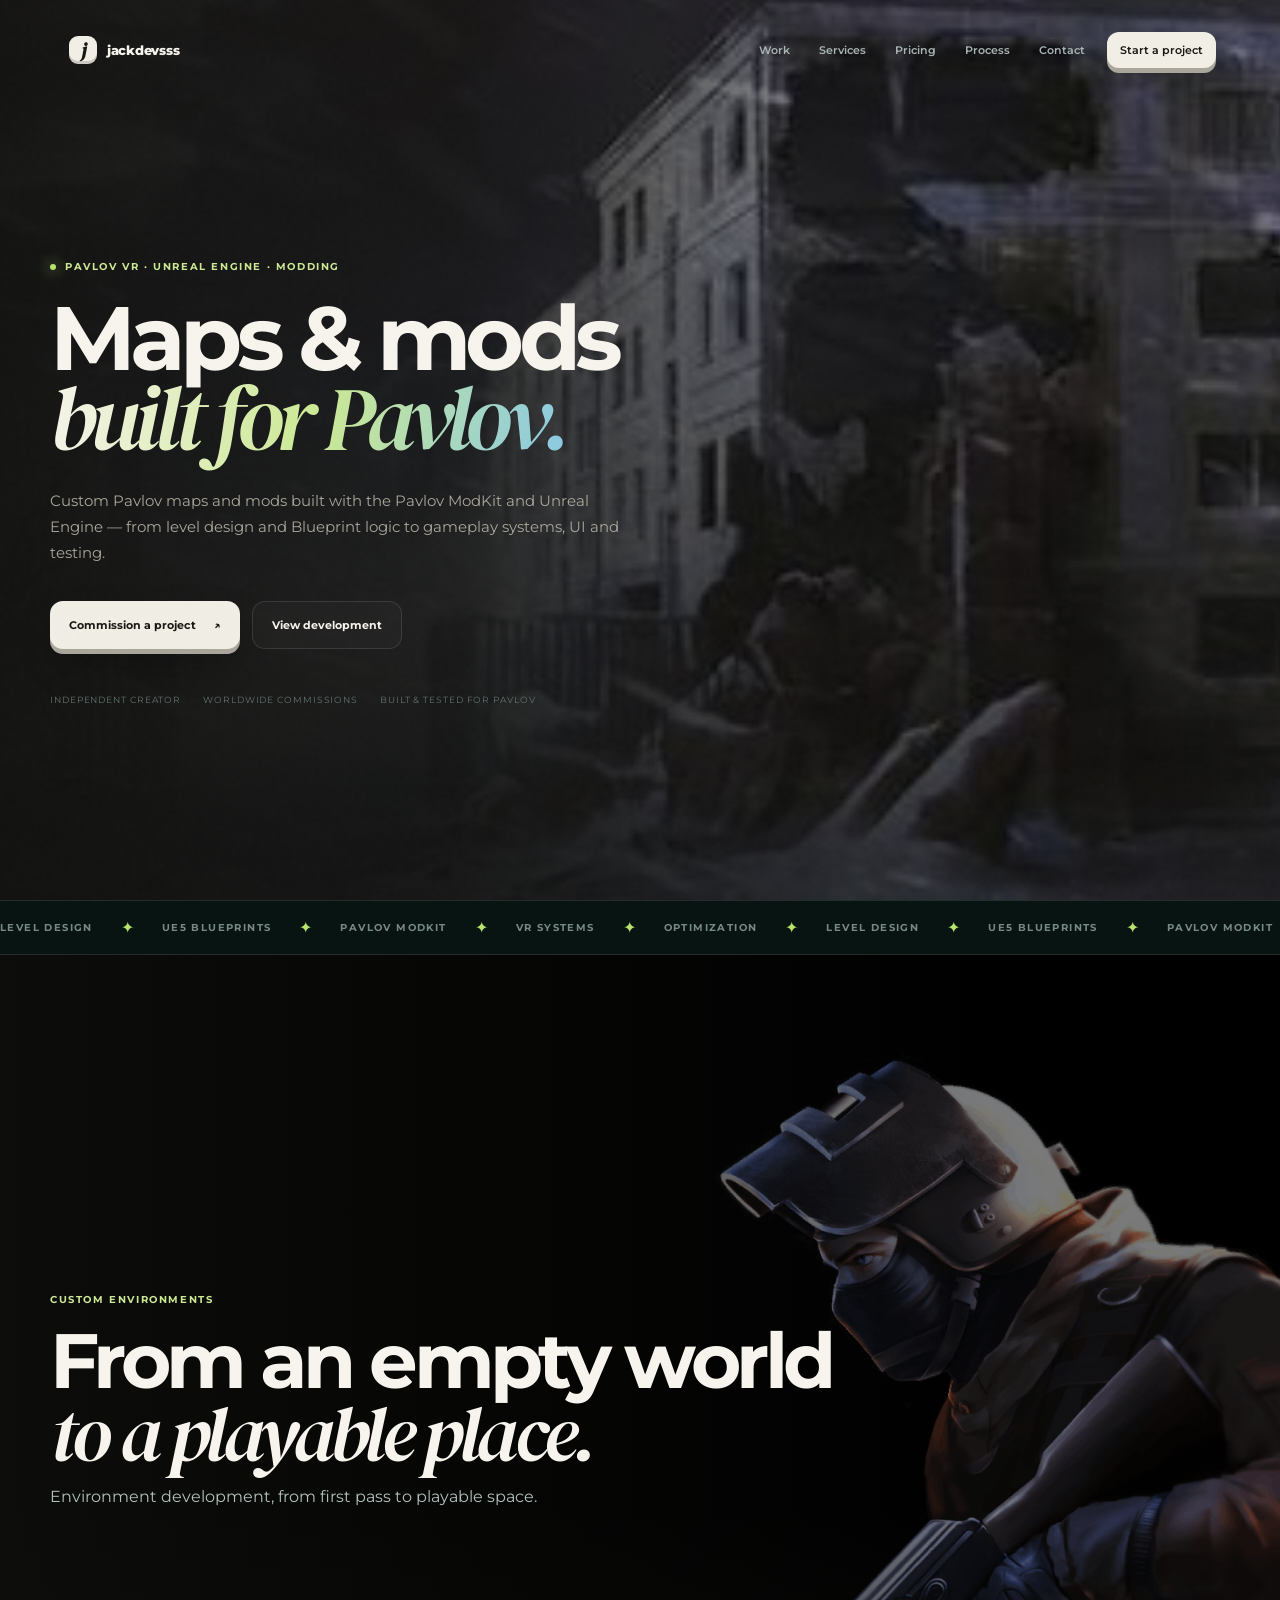
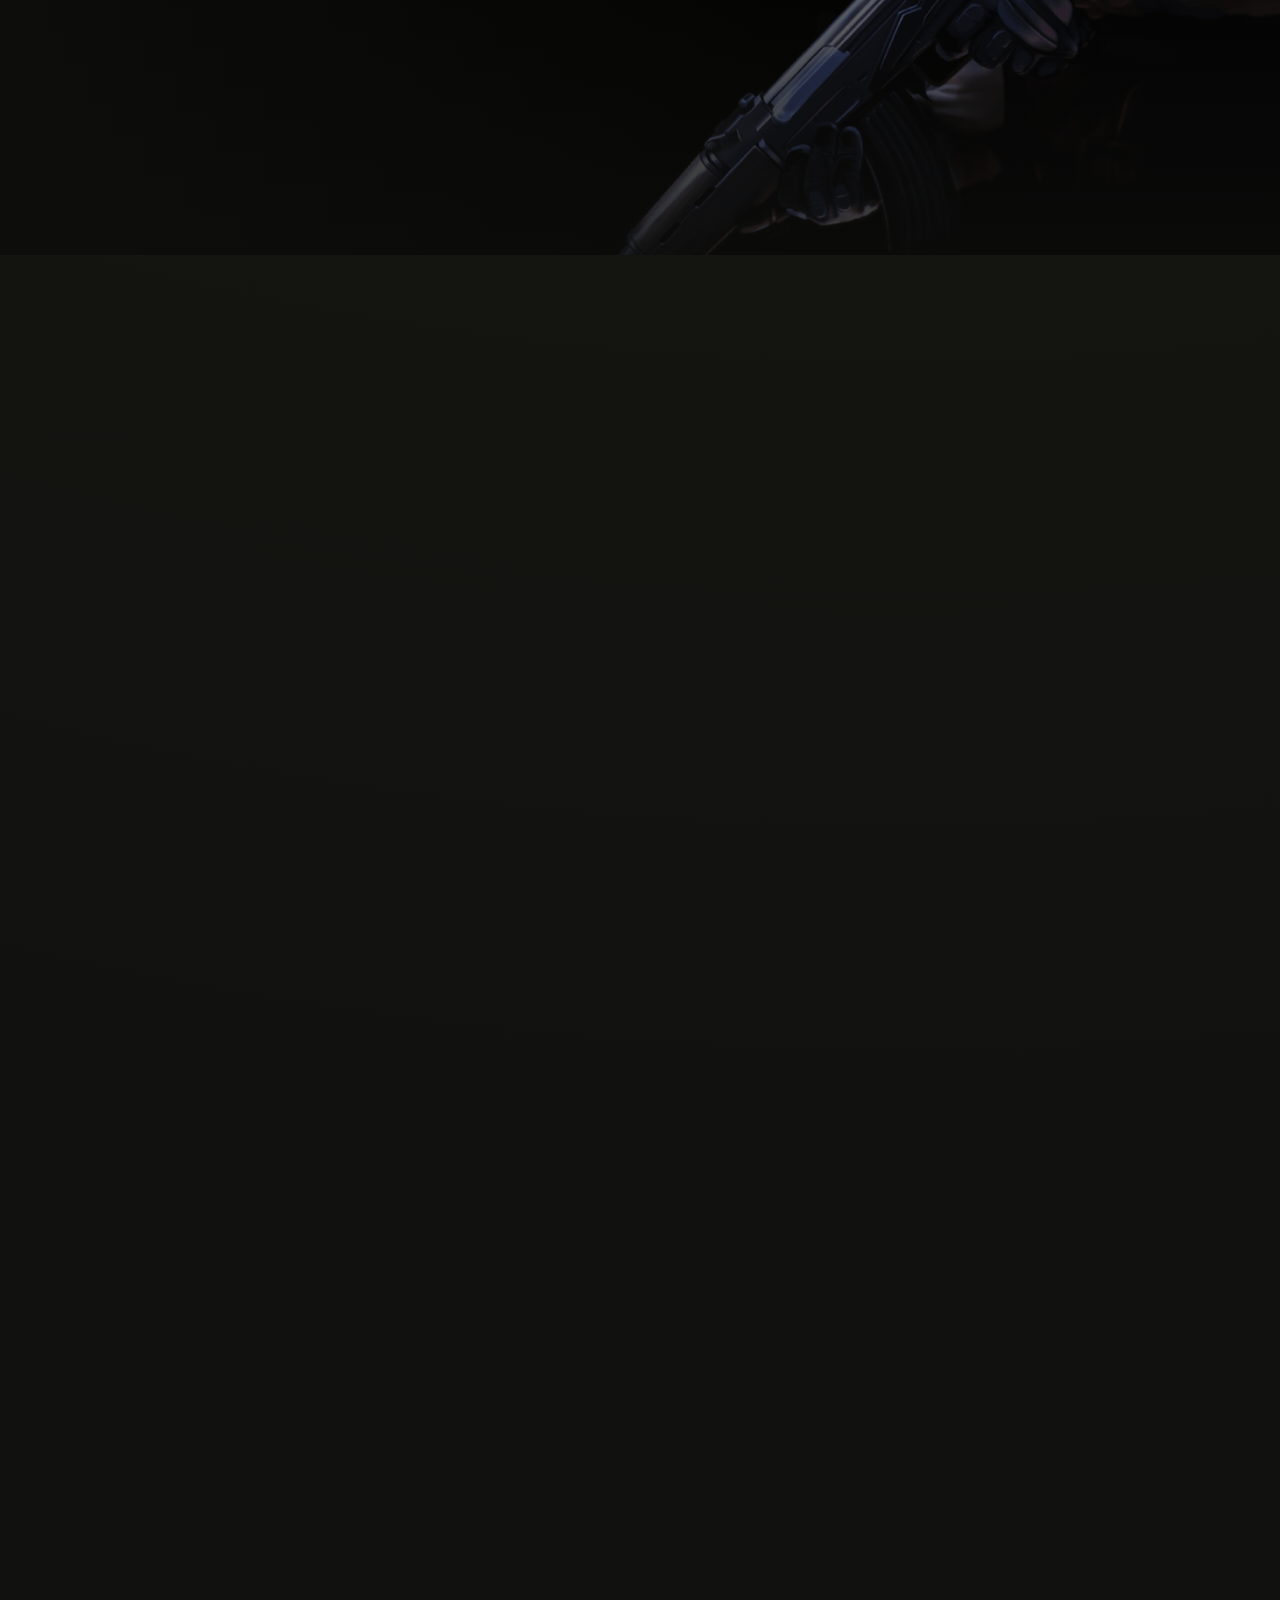
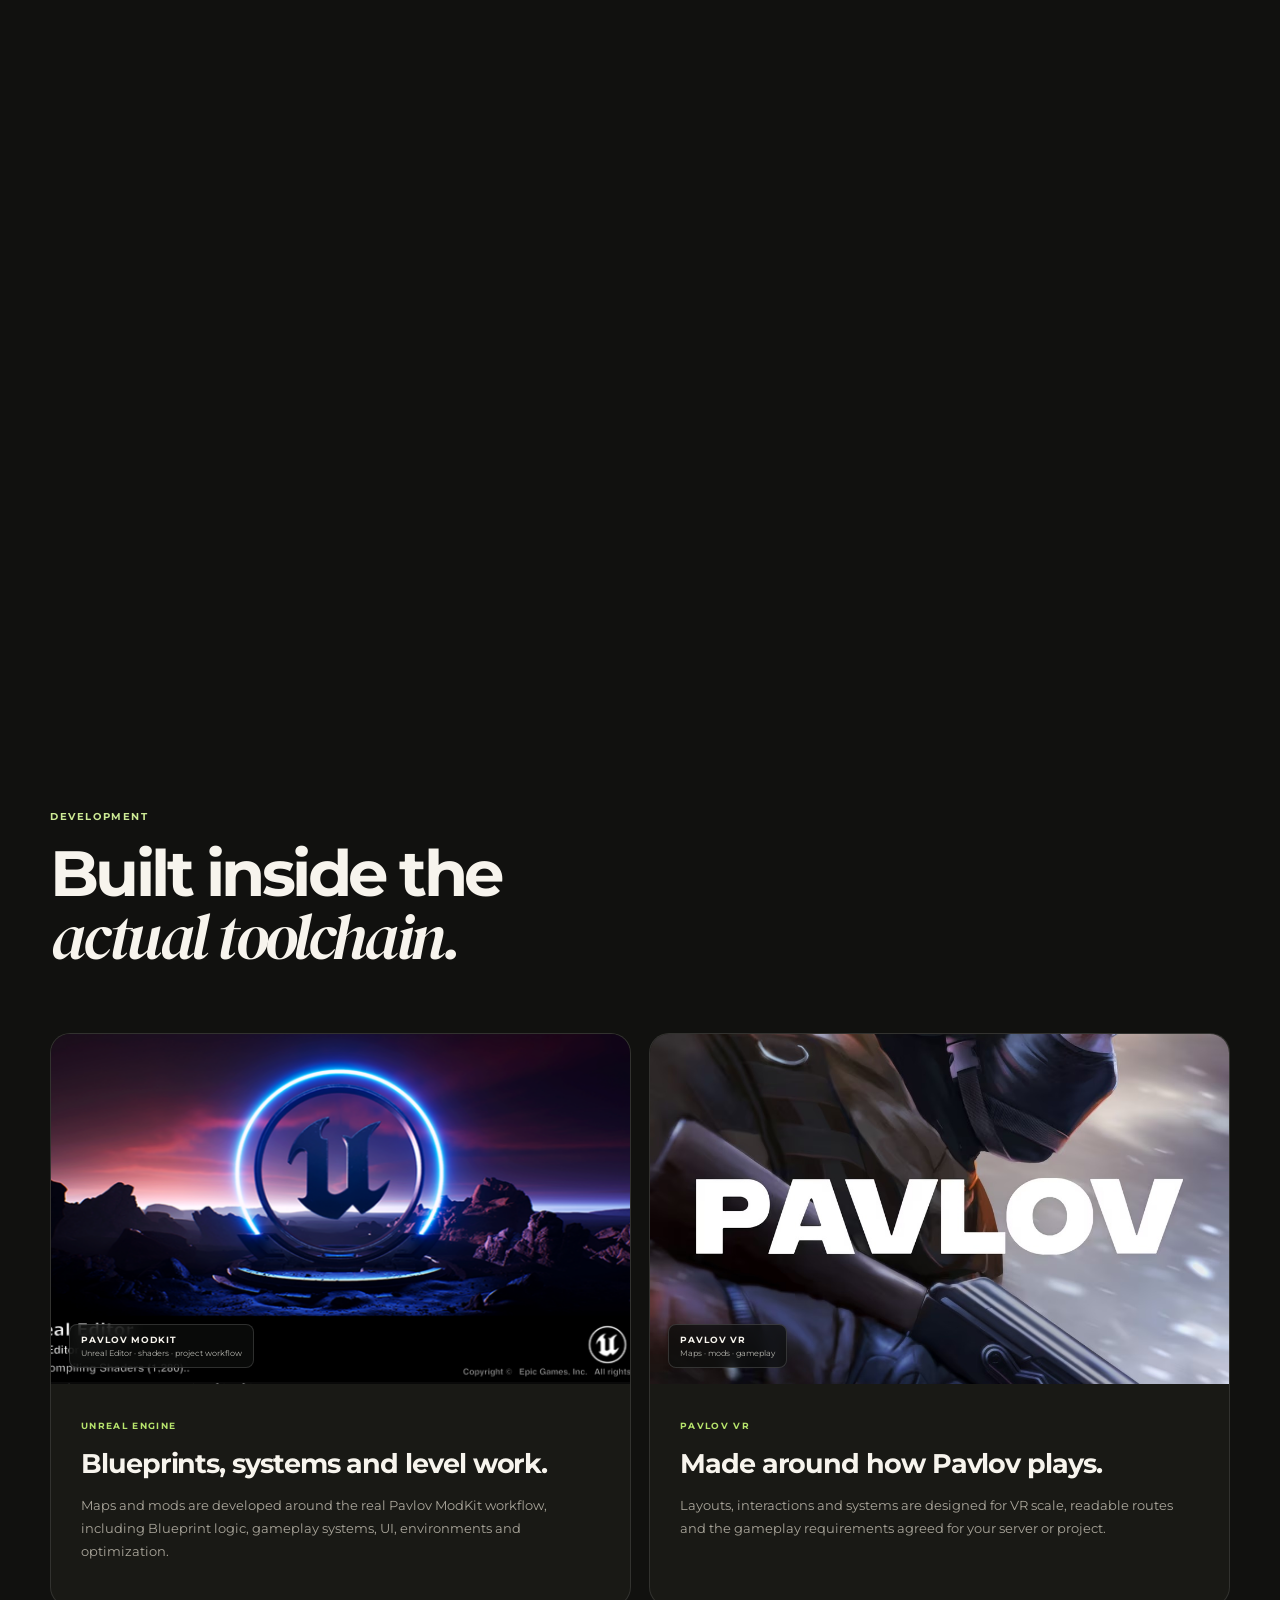
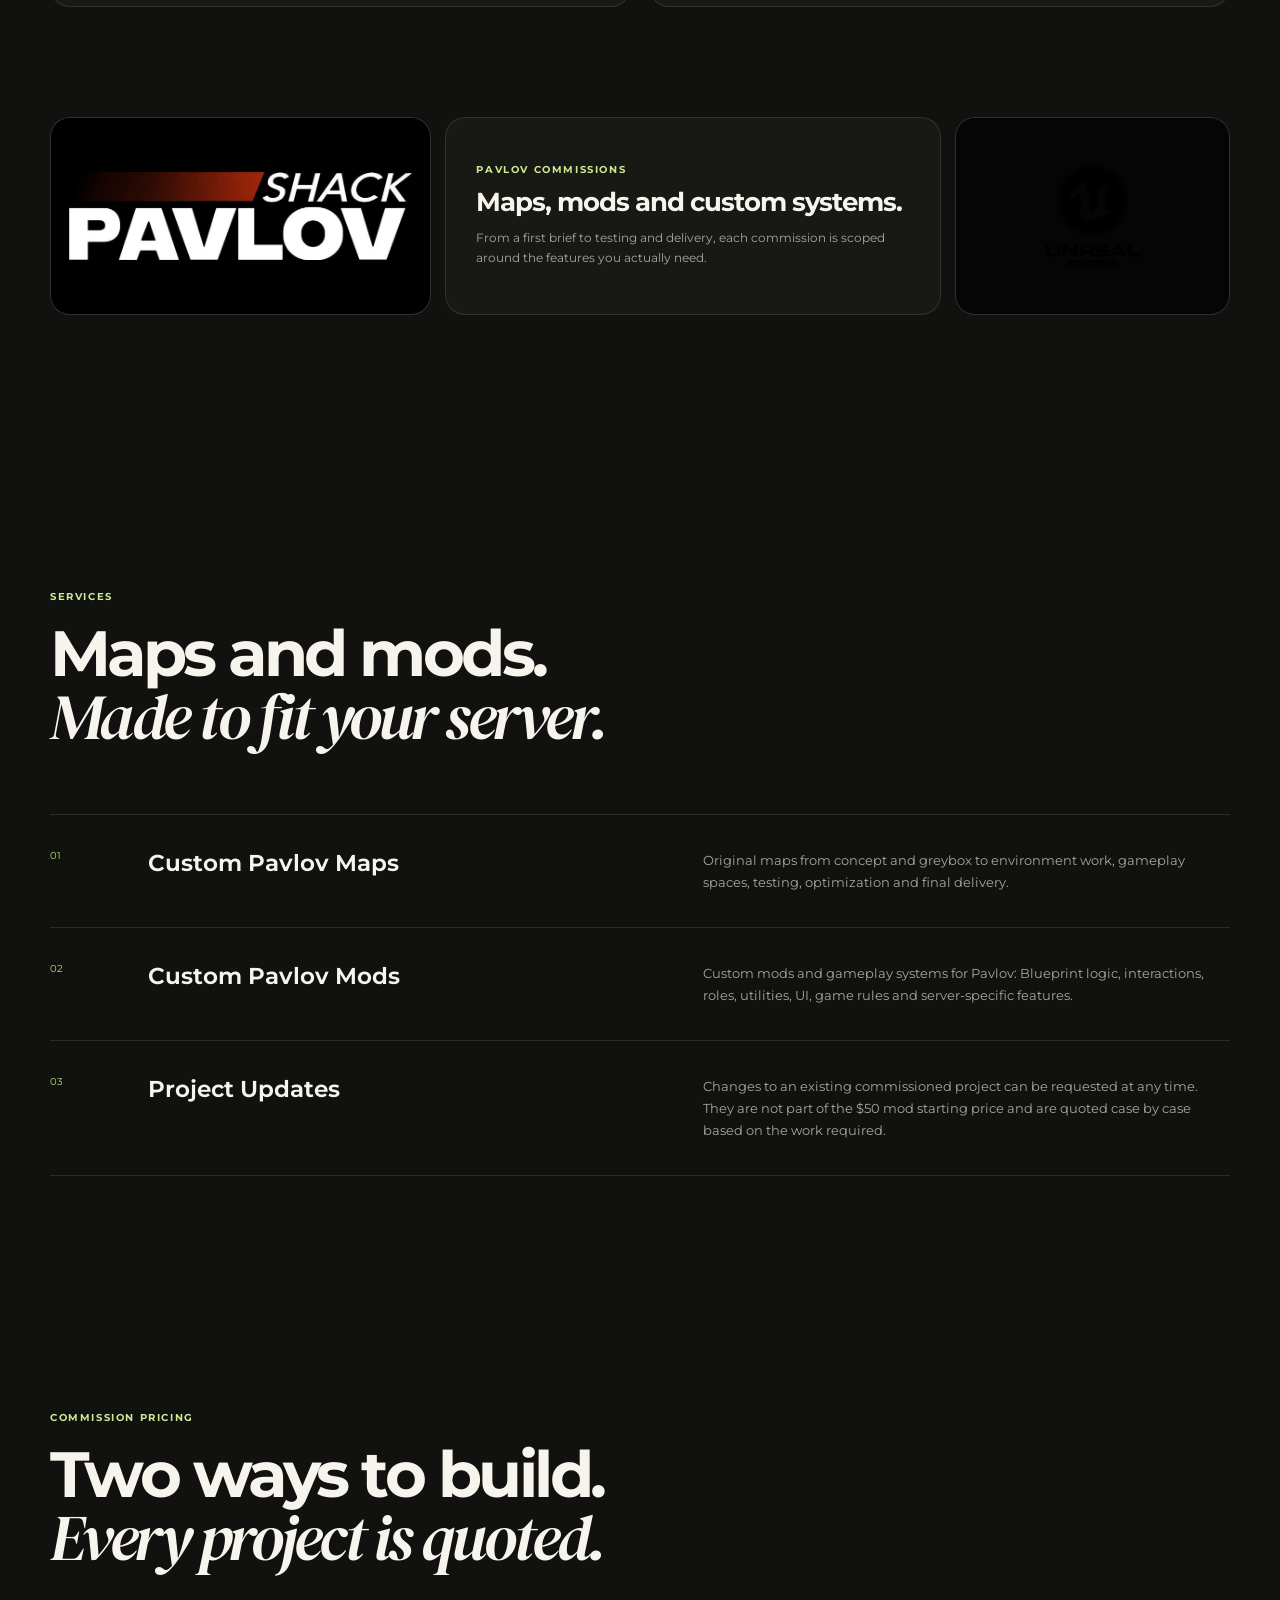
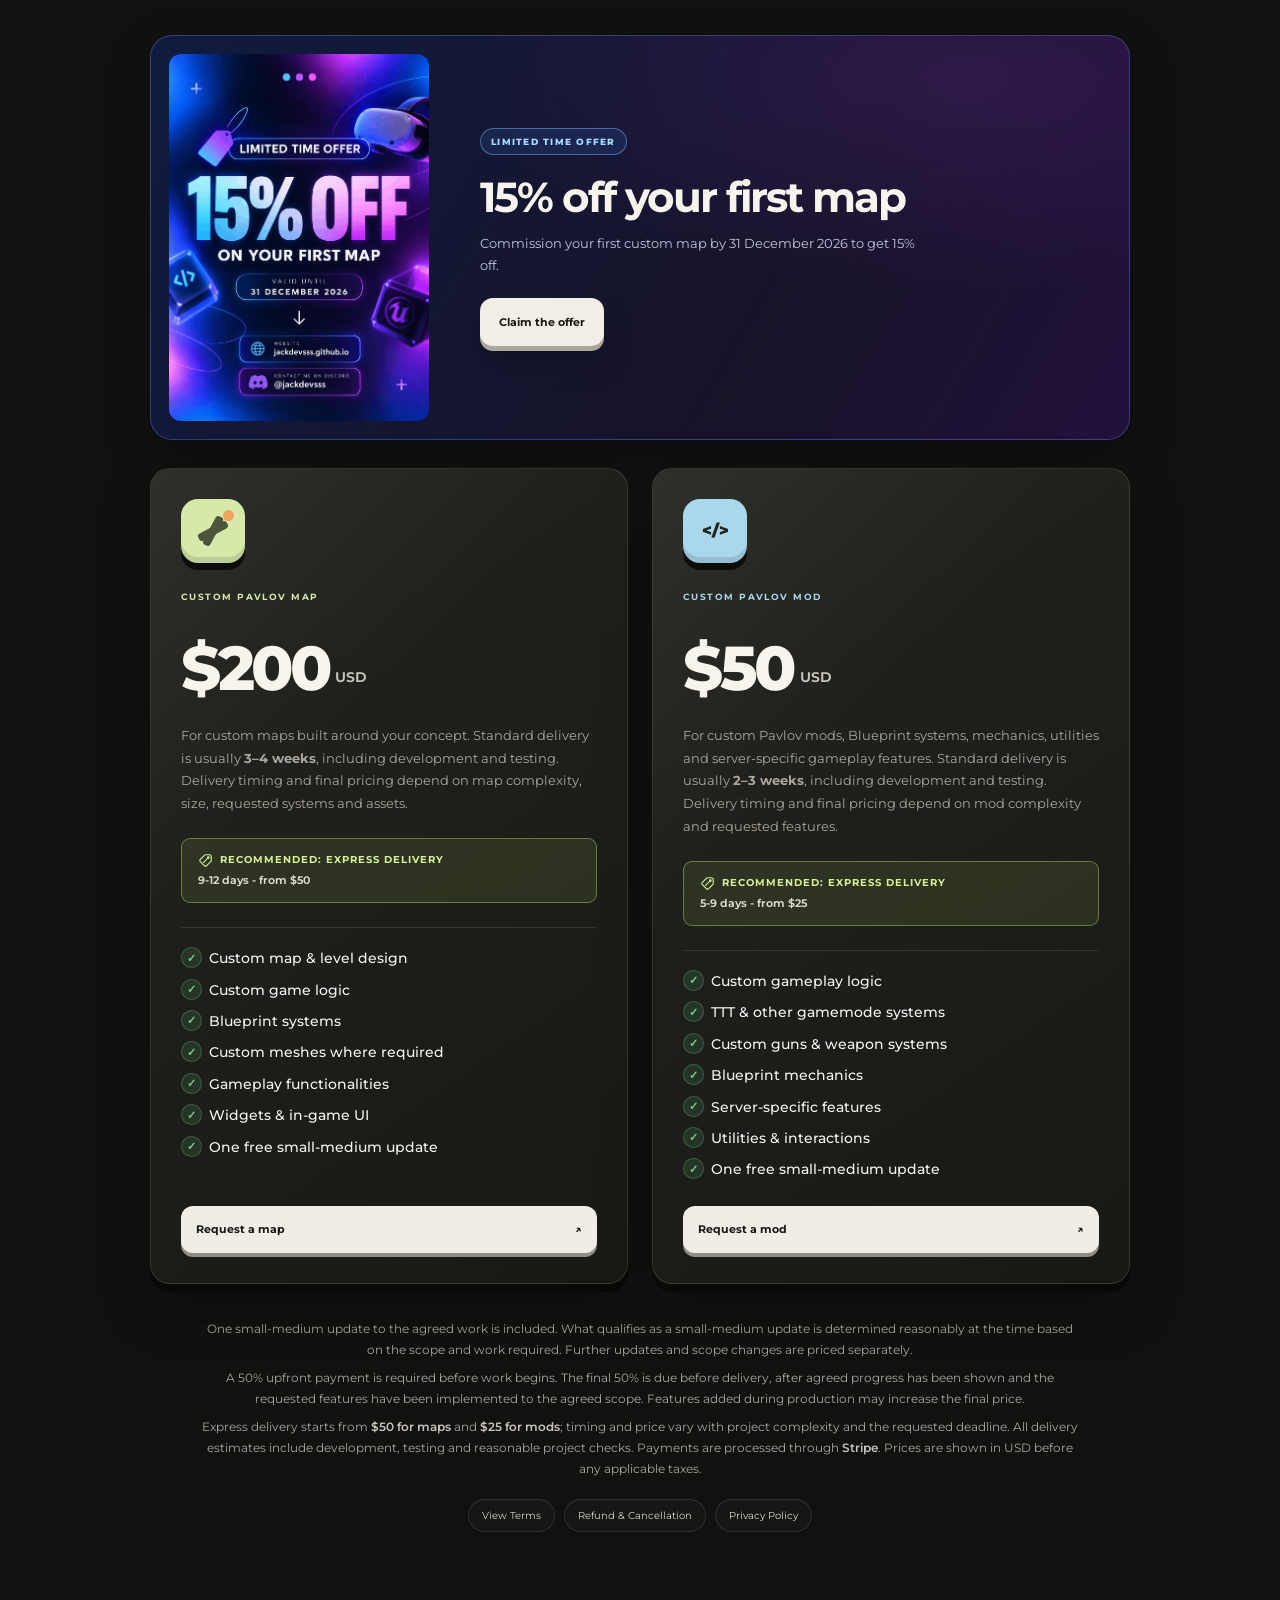
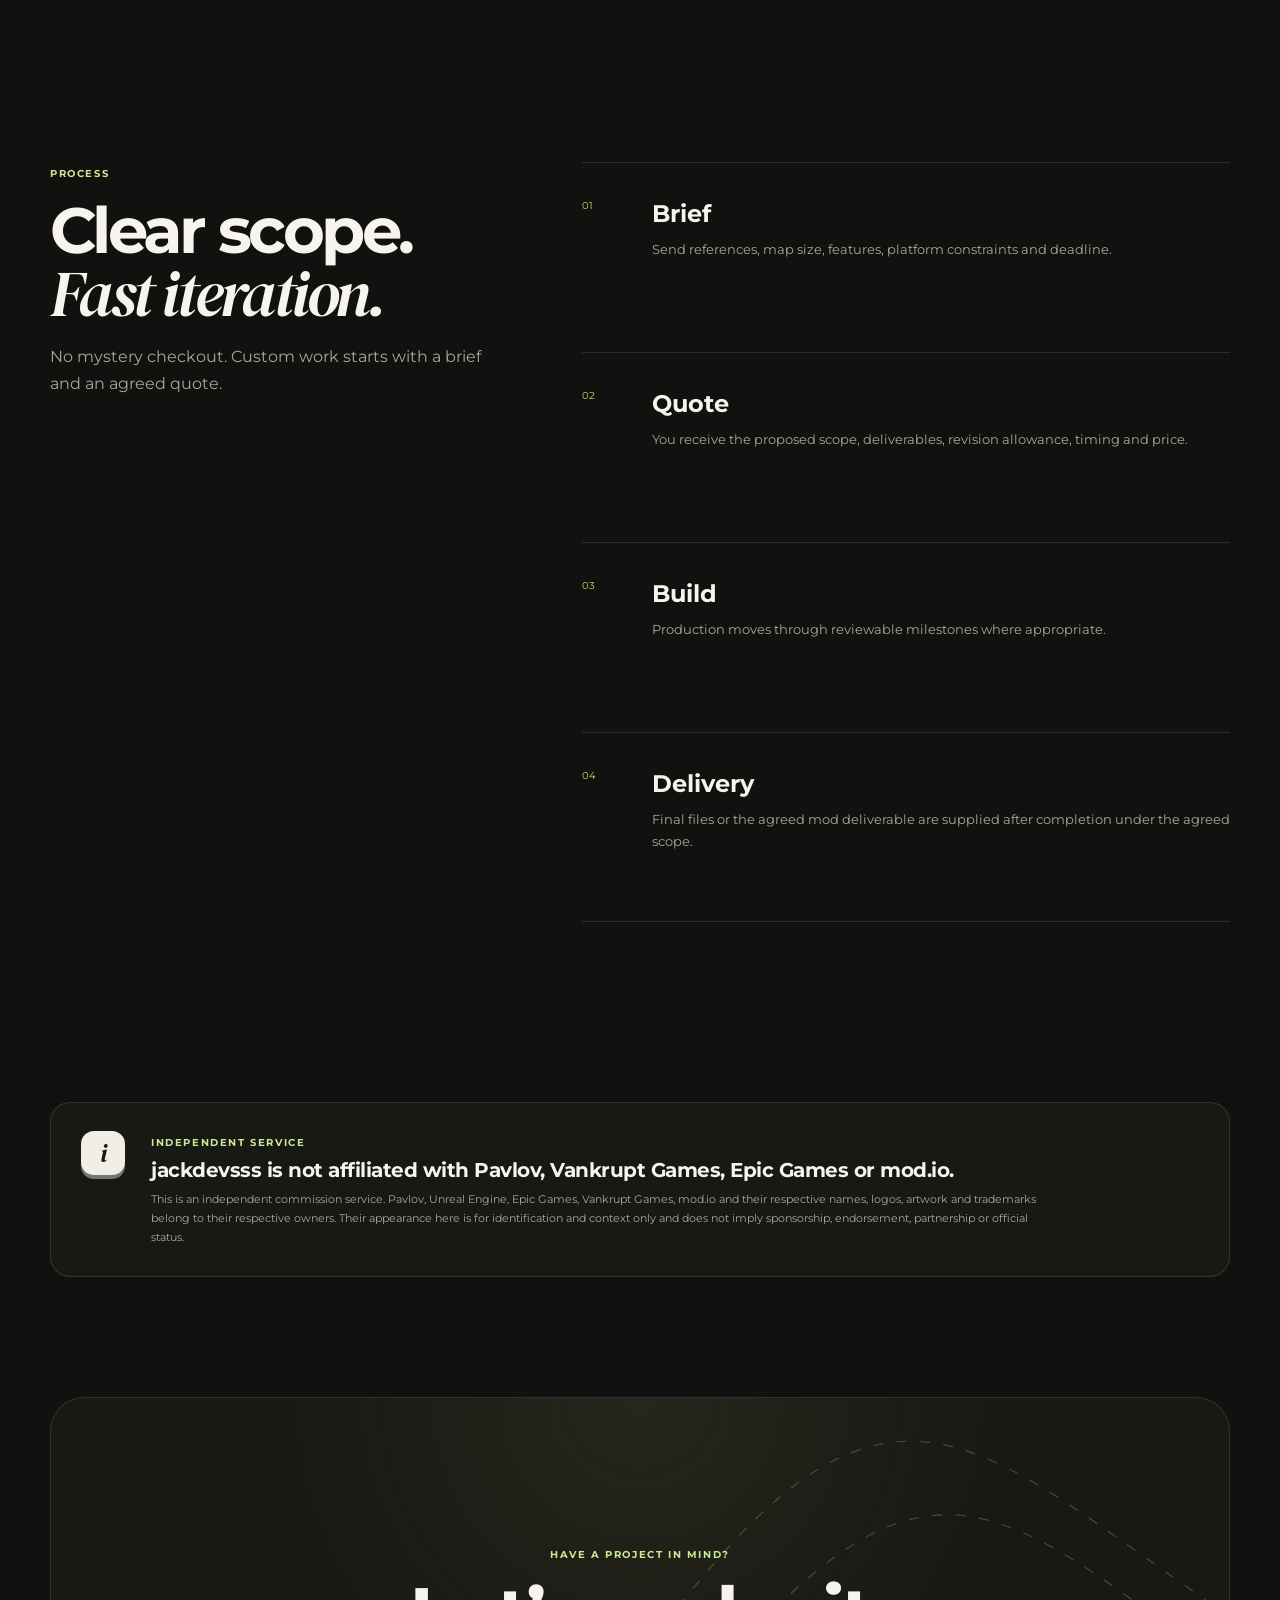
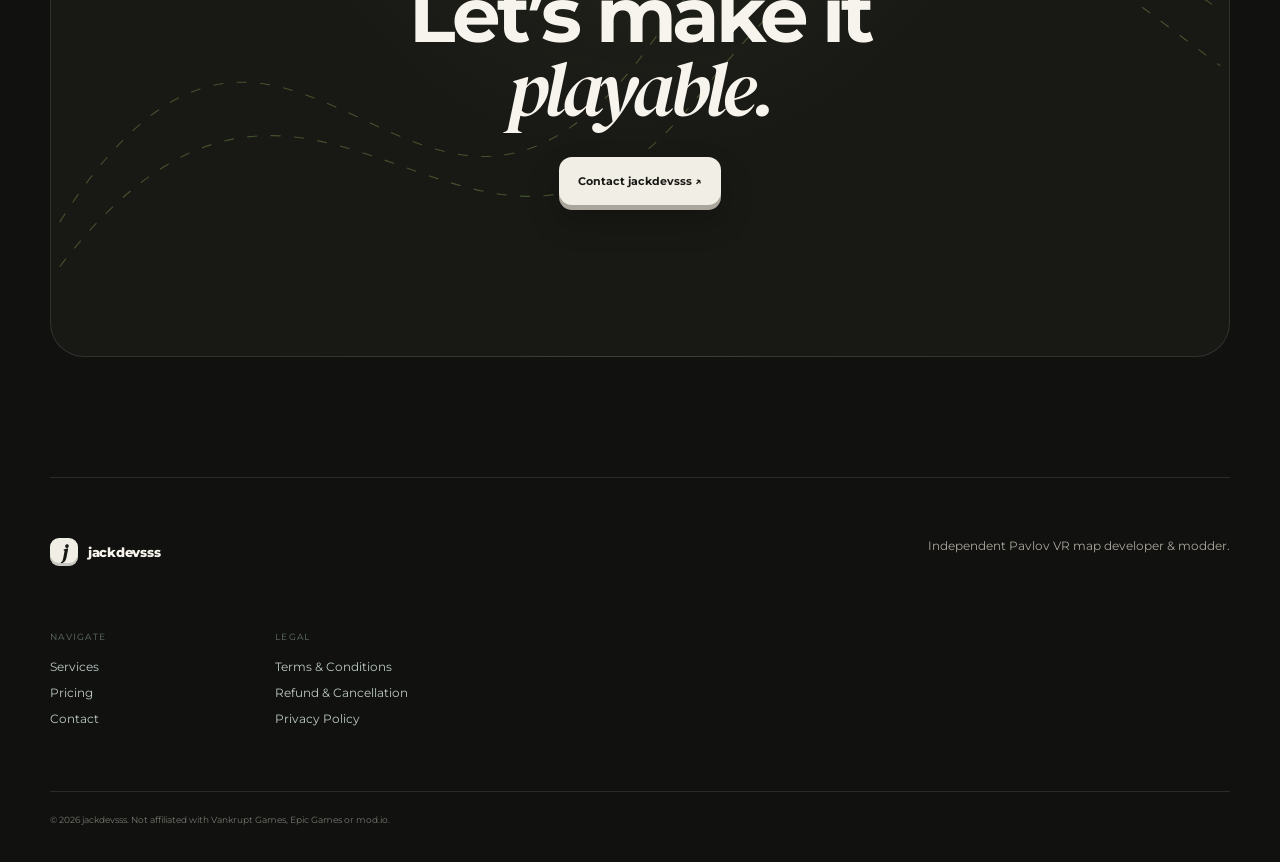
==== commit 53c4d427: "update" ====
--- a/index.html
+++ b/index.html
@@ -9,7 +9,7 @@
 <section class="brand-strip section-shell reveal"><div class="brand-visual pavlov-brand"><img src="assets/showcase/pavlov-logo.jpg" alt="Pavlov Shack logo"></div><div class="brand-copy"><span class="kicker">Pavlov commissions</span><h3>Maps, mods and custom systems.</h3><p>From a first brief to testing and delivery, each commission is scoped around the features you actually need.</p></div><div class="brand-visual unreal-brand"><img src="assets/showcase/unreal-logo.png" alt="Unreal Engine logo"></div></section>
 
 <section id="services" class="services section-shell"><div class="section-heading reveal"><span class="kicker">Services</span><h2>Maps and mods.<br><em>Made to fit your server.</em></h2></div><div class="services-list"><div class="service reveal"><span>01</span><h3>Custom Pavlov Maps</h3><p>Original maps from concept and greybox to environment work, gameplay spaces, testing, optimization and final delivery.</p></div><div class="service reveal"><span>02</span><h3>Custom Pavlov Mods</h3><p>Custom mods and gameplay systems for Pavlov: Blueprint logic, interactions, roles, utilities, UI, game rules and server-specific features.</p></div><div class="service reveal"><span>03</span><h3>Project Updates</h3><p>Changes to an existing commissioned project can be requested at any time. They are not part of the $50 mod starting price and are quoted case by case based on the work required.</p></div></div></section>
-<section id="pricing" class="pricing section-shell"><div class="section-heading reveal"><span class="kicker">Commission pricing</span><h2>Two ways to build.<br><em>Every project is quoted.</em></h2></div><div class="price-grid two"><article class="price-card game-card reveal"><div class="price-icon map-icon"><span></span><span></span><span></span></div><div class="price-label">CUSTOM PAVLOV MAP</div><div class="price">$50<small> USD</small></div><p>For custom maps built around your concept. Standard delivery is usually <strong>3–4 weeks</strong>, including development and testing. Delivery timing and final pricing depend on map complexity, size, requested systems and assets.</p><div class="delivery-pill"><strong>RECOMMENDED: EXPRESS DELIVERY</strong><span>1-2 weeks - from $50 USD+</span></div><ul class="perk-list"><li>Custom map & level design</li><li>Custom game logic</li><li>Blueprint systems</li><li>Custom meshes where required</li><li>Gameplay functionalities</li><li>Widgets & in-game UI</li><li>One free small-medium update</li></ul><a class="price-button" href="contact.html">Request a map <b>↗</b></a></article><article class="price-card game-card reveal"><div class="price-icon mod-icon"><span>&lt;/&gt;</span></div><div class="price-label">CUSTOM PAVLOV MOD</div><div class="price">$25<small> USD</small></div><p>For custom Pavlov mods, Blueprint systems, mechanics, utilities and server-specific gameplay features. Standard delivery is usually <strong>2–3 weeks</strong>, including development and testing. Delivery timing and final pricing depend on mod complexity and requested features.</p><div class="delivery-pill"><strong>RECOMMENDED: EXPRESS DELIVERY</strong><span>1-2 weeks - from $50 USD+</span></div><ul class="perk-list"><li>Custom gameplay logic</li><li>TTT & other gamemode systems</li><li>Custom guns & weapon systems</li><li>Blueprint mechanics</li><li>Server-specific features</li><li>Utilities & interactions</li><li>One free small-medium update</li></ul><a class="price-button" href="contact.html">Request a mod <b>↗</b></a></article></div><div class="pricing-fineprint reveal"><p>One small-medium update to the agreed work is included. What qualifies as a small-medium update is determined reasonably at the time based on the scope and work required. Further updates and scope changes are priced separately.</p><p>A 50% upfront payment is required before work begins. The final 50% is due before delivery, after agreed progress has been shown and the requested features have been implemented to the agreed scope. Features added during production may increase the final price.</p><p>Express delivery starts from <strong>$50 USD</strong> and varies with project complexity and the requested deadline. All delivery estimates include development, testing and reasonable project checks. Payments are processed through <strong>Stripe</strong>. Prices are shown in USD before any applicable taxes.</p><div class="payment-links"><a href="terms.html">View Terms</a><a href="refund-policy.html">Refund & Cancellation</a><a href="privacy.html">Privacy Policy</a></div></div></section>
+<section id="pricing" class="pricing section-shell"><div class="section-heading reveal"><span class="kicker">Commission pricing</span><h2>Two ways to build.<br><em>Every project is quoted.</em></h2></div><aside class="sale-promo reveal"><img src="assets/showcase/sale-map-promo.png" alt="Limited time offer: 15% off your first map, valid until 31 December 2026"><div class="sale-promo-copy"><span class="sale-tag">LIMITED TIME OFFER</span><h3>15% off your first map</h3><p>Commission your first custom map by 31 December 2026 to get 15% off.</p><a class="button button-primary" href="contact.html">Claim the offer</a></div></aside><div class="price-grid two"><article class="price-card game-card reveal"><div class="price-icon map-icon"><span></span><span></span><span></span></div><div class="price-label">CUSTOM PAVLOV MAP</div><div class="price">$200<small>USD</small></div><p>For custom maps built around your concept. Standard delivery is usually <strong>3–4 weeks</strong>, including development and testing. Delivery timing and final pricing depend on map complexity, size, requested systems and assets.</p><div class="delivery-pill"><strong><svg class="discount-icon" viewBox="0 0 24 24" aria-hidden="true"><path d="M20.6 13.4 13.4 20.6a2 2 0 0 1-2.8 0L3.4 13.4a2 2 0 0 1 0-2.8l7.2-7.2A2 2 0 0 1 12 2.8h6a3.2 3.2 0 0 1 3.2 3.2v6a2 2 0 0 1-.6 1.4Z"/><circle cx="16.5" cy="7.5" r="1.3"/><path d="m9 15 6-6"/></svg>RECOMMENDED: EXPRESS DELIVERY</strong><span>9-12 days - from $50</span></div><ul class="perk-list"><li>Custom map & level design</li><li>Custom game logic</li><li>Blueprint systems</li><li>Custom meshes where required</li><li>Gameplay functionalities</li><li>Widgets & in-game UI</li><li>One free small-medium update</li></ul><a class="price-button" href="contact.html">Request a map <b>↗</b></a></article><article class="price-card game-card reveal"><div class="price-icon mod-icon"><span>&lt;/&gt;</span></div><div class="price-label">CUSTOM PAVLOV MOD</div><div class="price">$50<small>USD</small></div><p>For custom Pavlov mods, Blueprint systems, mechanics, utilities and server-specific gameplay features. Standard delivery is usually <strong>2–3 weeks</strong>, including development and testing. Delivery timing and final pricing depend on mod complexity and requested features.</p><div class="delivery-pill"><strong><svg class="discount-icon" viewBox="0 0 24 24" aria-hidden="true"><path d="M20.6 13.4 13.4 20.6a2 2 0 0 1-2.8 0L3.4 13.4a2 2 0 0 1 0-2.8l7.2-7.2A2 2 0 0 1 12 2.8h6a3.2 3.2 0 0 1 3.2 3.2v6a2 2 0 0 1-.6 1.4Z"/><circle cx="16.5" cy="7.5" r="1.3"/><path d="m9 15 6-6"/></svg>RECOMMENDED: EXPRESS DELIVERY</strong><span>5-9 days - from $25</span></div><ul class="perk-list"><li>Custom gameplay logic</li><li>TTT & other gamemode systems</li><li>Custom guns & weapon systems</li><li>Blueprint mechanics</li><li>Server-specific features</li><li>Utilities & interactions</li><li>One free small-medium update</li></ul><a class="price-button" href="contact.html">Request a mod <b>↗</b></a></article></div><div class="pricing-fineprint reveal"><p>One small-medium update to the agreed work is included. What qualifies as a small-medium update is determined reasonably at the time based on the scope and work required. Further updates and scope changes are priced separately.</p><p>A 50% upfront payment is required before work begins. The final 50% is due before delivery, after agreed progress has been shown and the requested features have been implemented to the agreed scope. Features added during production may increase the final price.</p><p>Express delivery starts from <strong>$50 for maps</strong> and <strong>$25 for mods</strong>; timing and price vary with project complexity and the requested deadline. All delivery estimates include development, testing and reasonable project checks. Payments are processed through <strong>Stripe</strong>. Prices are shown in USD before any applicable taxes.</p><div class="payment-links"><a href="terms.html">View Terms</a><a href="refund-policy.html">Refund & Cancellation</a><a href="privacy.html">Privacy Policy</a></div></div></section>
 <section id="process" class="process section-shell"><div class="process-sticky reveal"><span class="kicker">Process</span><h2>Clear scope.<br><em>Fast iteration.</em></h2><p>No mystery checkout. Custom work starts with a brief and an agreed quote.</p></div><div class="process-steps"><article class="step reveal"><span>01</span><div><h3>Brief</h3><p>Send references, map size, features, platform constraints and deadline.</p></div></article><article class="step reveal"><span>02</span><div><h3>Quote</h3><p>You receive the proposed scope, deliverables, revision allowance, timing and price.</p></div></article><article class="step reveal"><span>03</span><div><h3>Build</h3><p>Production moves through reviewable milestones where appropriate.</p></div></article><article class="step reveal"><span>04</span><div><h3>Delivery</h3><p>Final files or the agreed mod deliverable are supplied after completion under the agreed scope.</p></div></article></div></section>
 <section class="independence section-shell reveal"><div class="independence-mark">i</div><div><span class="kicker">Independent service</span><h3>jackdevsss is not affiliated with Pavlov, Vankrupt Games, Epic Games or mod.io.</h3><p>This is an independent commission service. Pavlov, Unreal Engine, Epic Games, Vankrupt Games, mod.io and their respective names, logos, artwork and trademarks belong to their respective owners. Their appearance here is for identification and context only and does not imply sponsorship, endorsement, partnership or official status.</p></div></section>
 <section class="cta section-shell reveal"><div class="cta-lines"><svg viewBox="0 0 1000 500"><path d="M-20 380 C190 50 300 510 510 220 S800 40 1020 190"/><path d="M-20 420 C210 120 350 520 550 270 S820 90 1020 240"/></svg></div><span class="kicker">Have a project in mind?</span><h2>Let’s make it<br><em>playable.</em></h2><a class="button button-primary magnetic" href="contact.html">Contact jackdevsss ↗</a></section>
--- a/assets/styles.css
+++ b/assets/styles.css
@@ -28,3 +28,10 @@
 .delivery-pill{display:flex;flex-direction:column;gap:5px;width:100%;padding:14px 16px;background:rgba(183,228,108,.1);border:1px solid rgba(183,228,108,.42);color:#f4f1e7;font-size:11px;line-height:1.4}
 .delivery-pill strong{font-size:10px;letter-spacing:.1em;color:#d5f394}.delivery-pill span{color:#ddd9ce}
 @media(max-width:900px){.hero-photo{padding-top:145px}.hero-photo:before{left:-15px;right:-15px;top:-145px;background-position:58% center}.hero-photo .hero-copy{max-width:600px}}
+
+/* Pricing refresh */
+.price small{display:inline-block;font-family:var(--sans);font-size:14px;line-height:1;letter-spacing:0;vertical-align:.55em;margin-left:7px;color:#c8c5bb;font-weight:650;white-space:nowrap}
+.delivery-pill strong{display:flex;align-items:center;gap:7px}.discount-icon{width:15px;height:15px;flex:0 0 auto;fill:none;stroke:#d5f394;stroke-width:1.8;stroke-linecap:round;stroke-linejoin:round}
+.sale-promo{max-width:980px;margin:0 auto 28px;padding:18px;display:grid;grid-template-columns:minmax(180px,260px) 1fr;align-items:center;gap:26px;border:1px solid rgba(105,130,255,.36);border-radius:22px;background:radial-gradient(ellipse at 82% 10%,rgba(176,65,255,.14),transparent 42%),linear-gradient(120deg,#101b3e,#171329 65%,#21113a);box-shadow:0 18px 48px rgba(0,0,0,.24);overflow:hidden}
+.sale-promo>img{display:block;width:100%;max-height:390px;object-fit:contain;border-radius:12px}.sale-promo-copy{padding:22px 25px}.sale-tag{display:inline-flex;padding:7px 10px;border:1px solid rgba(125,185,255,.45);border-radius:999px;background:rgba(54,142,255,.13);font-size:9px;letter-spacing:.14em;font-weight:800;color:#a8dcff}.sale-promo h3{margin:16px 0 9px;font-size:clamp(25px,4vw,42px);letter-spacing:-.05em}.sale-promo p{max-width:440px;margin:0 0 22px;color:#c0c5dd;font-size:13px;line-height:1.7}.sale-promo .button{width:max-content}
+@media(max-width:620px){.sale-promo{grid-template-columns:1fr;gap:10px;padding:12px}.sale-promo>img{width:min(100%,260px);max-height:390px;margin:auto}.sale-promo-copy{padding:12px}.sale-promo .button{width:100%}.price small{font-size:12px;margin-left:5px}}
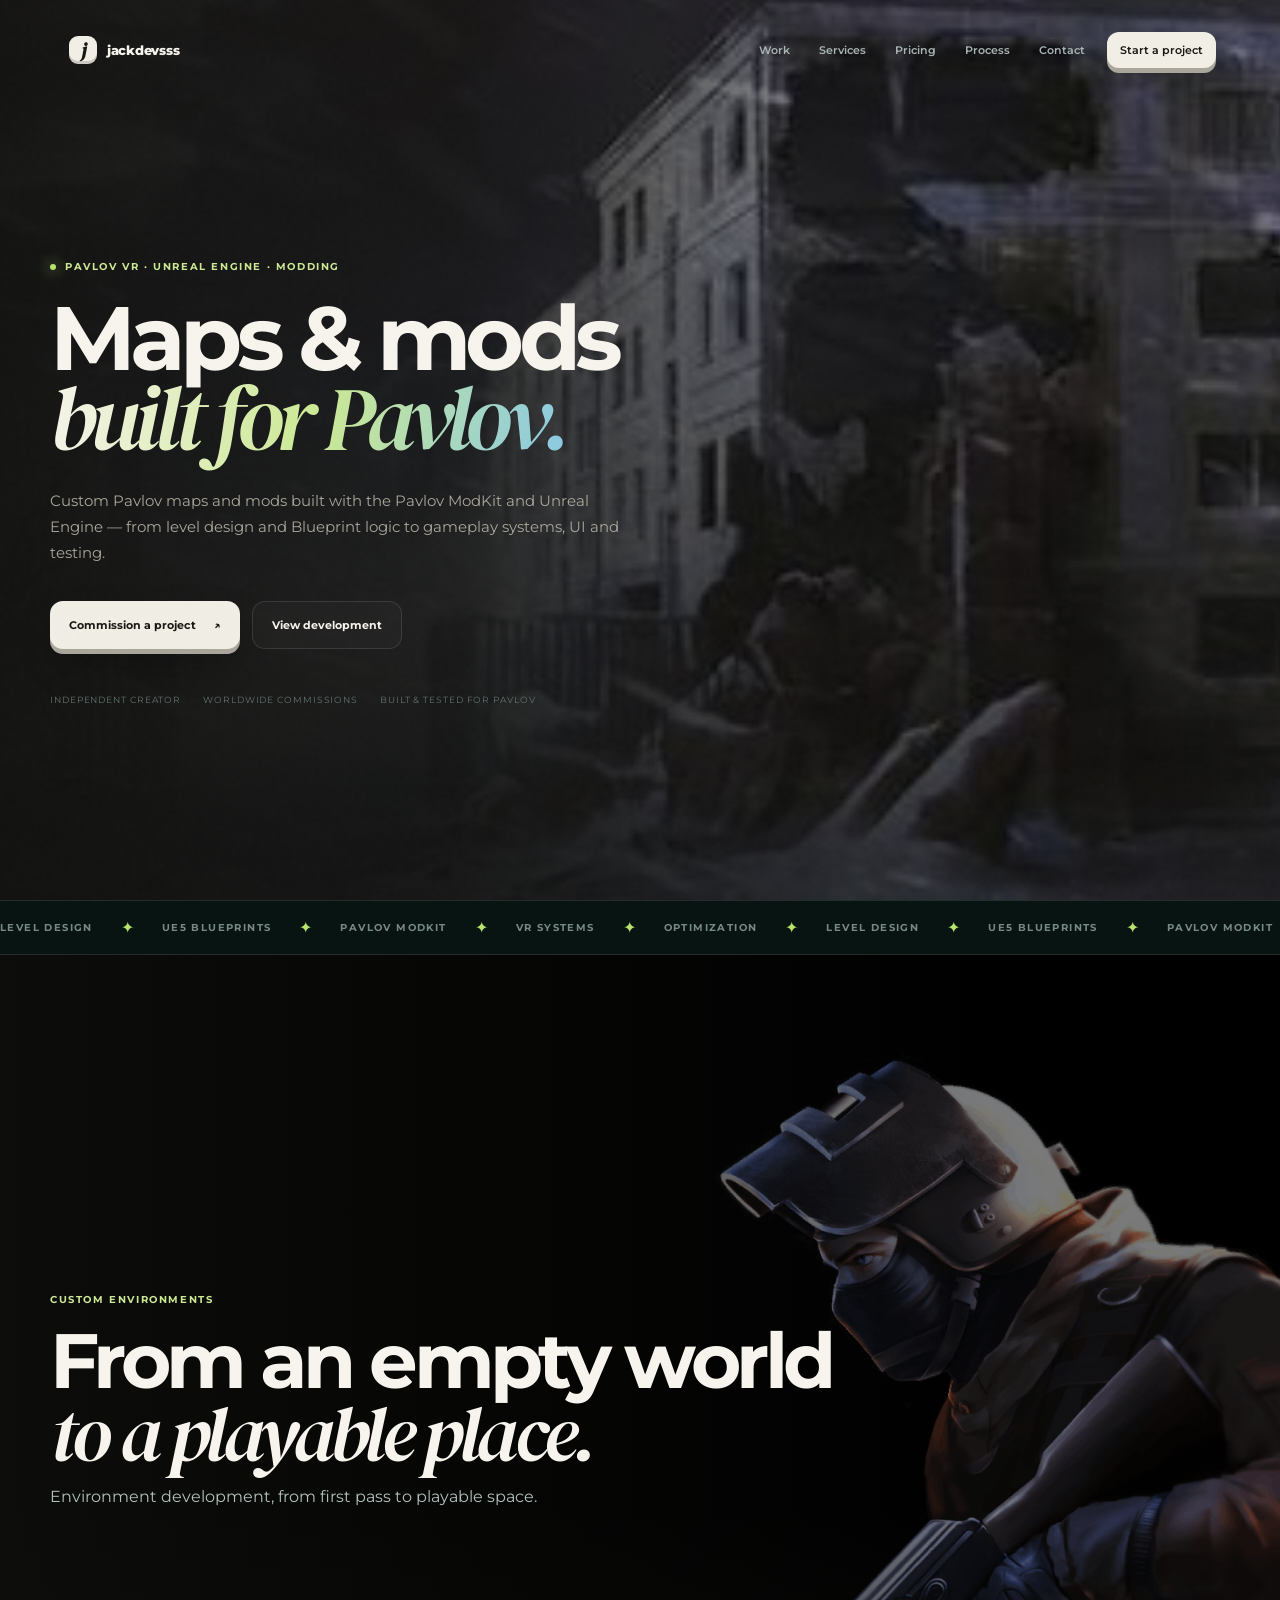
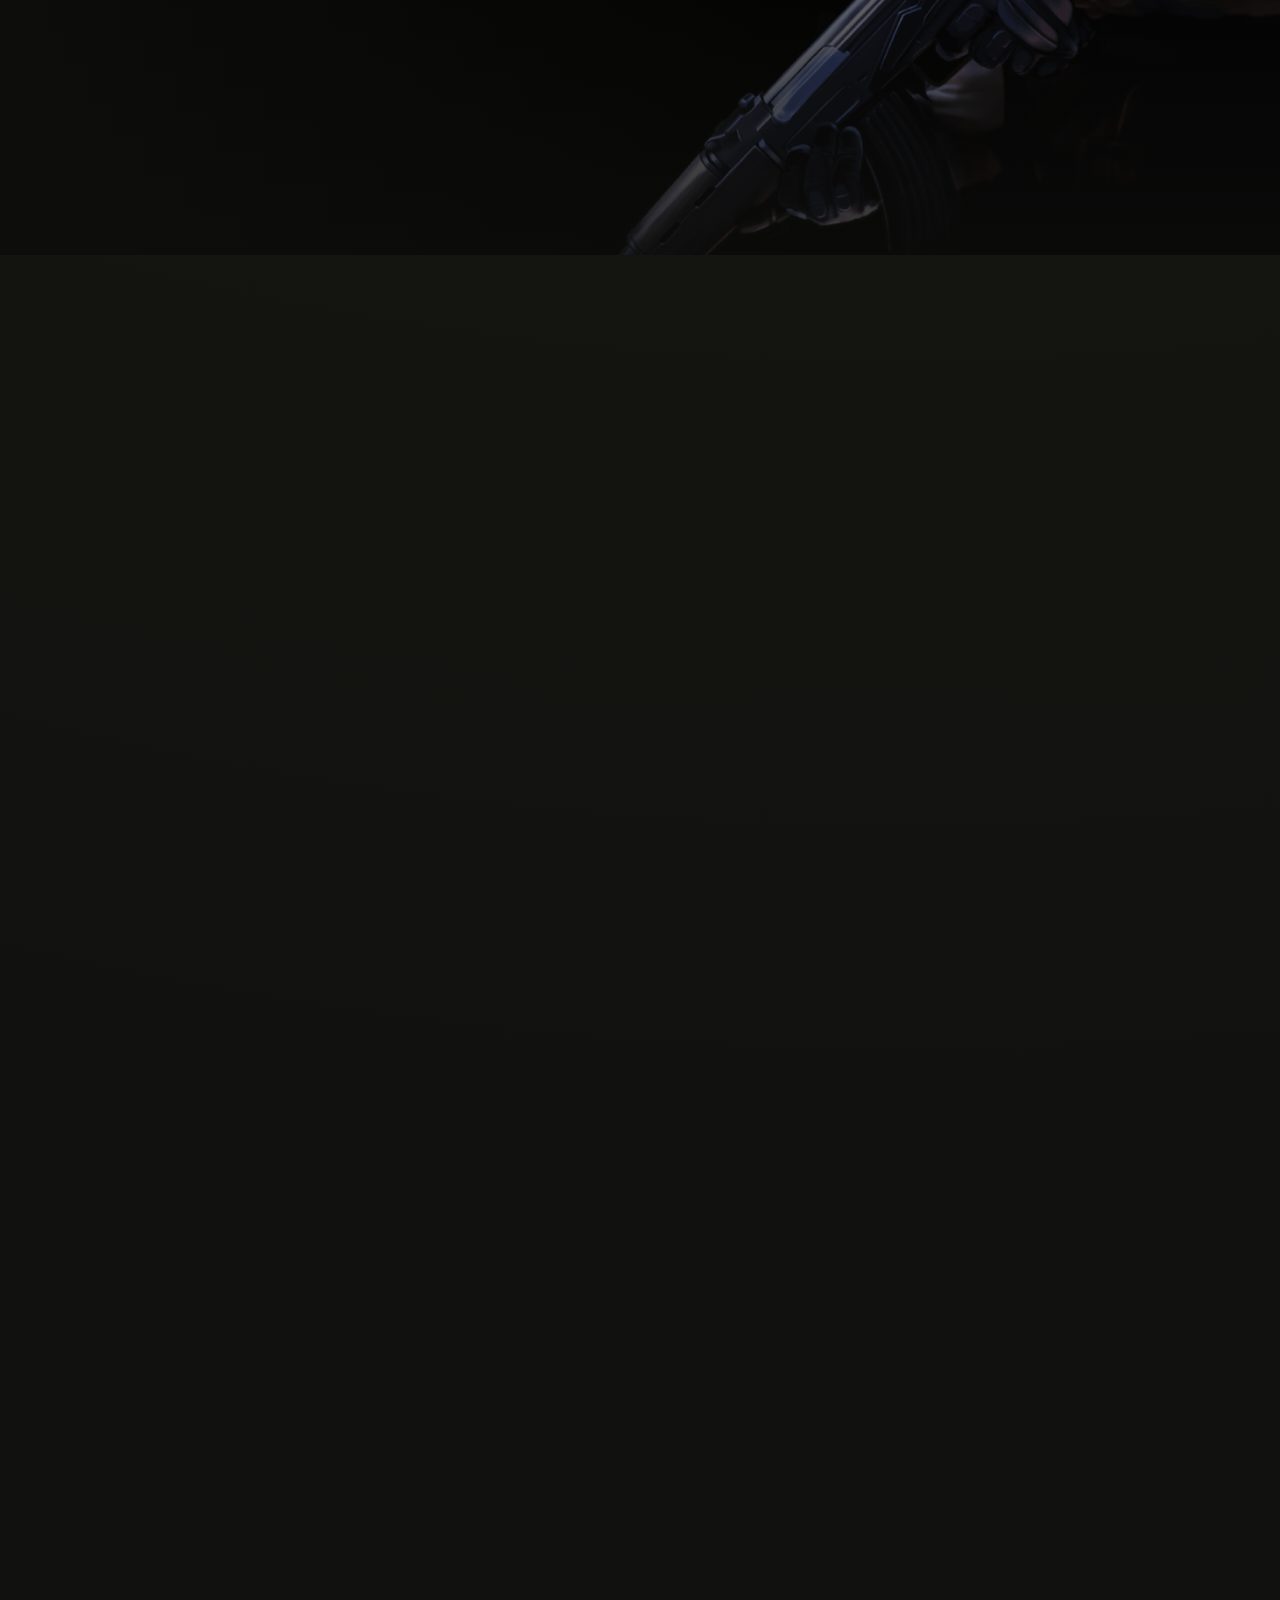
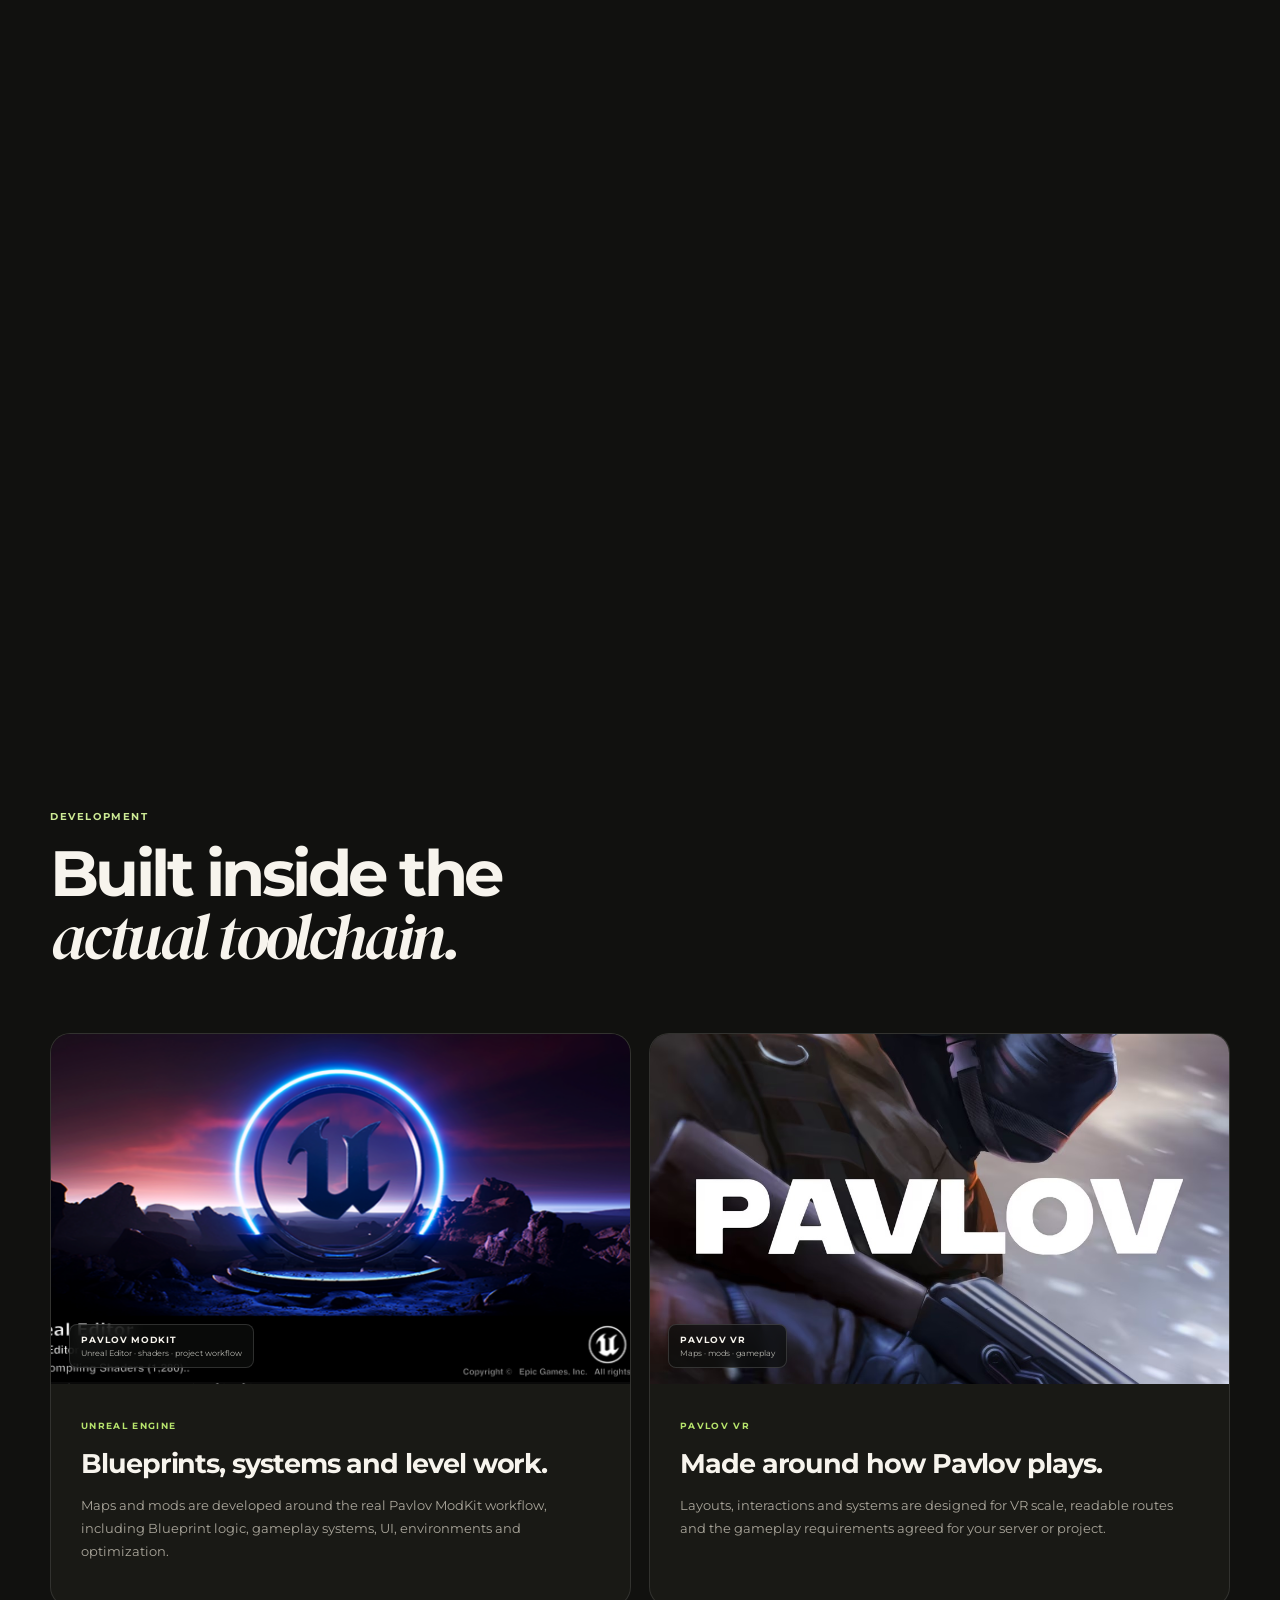
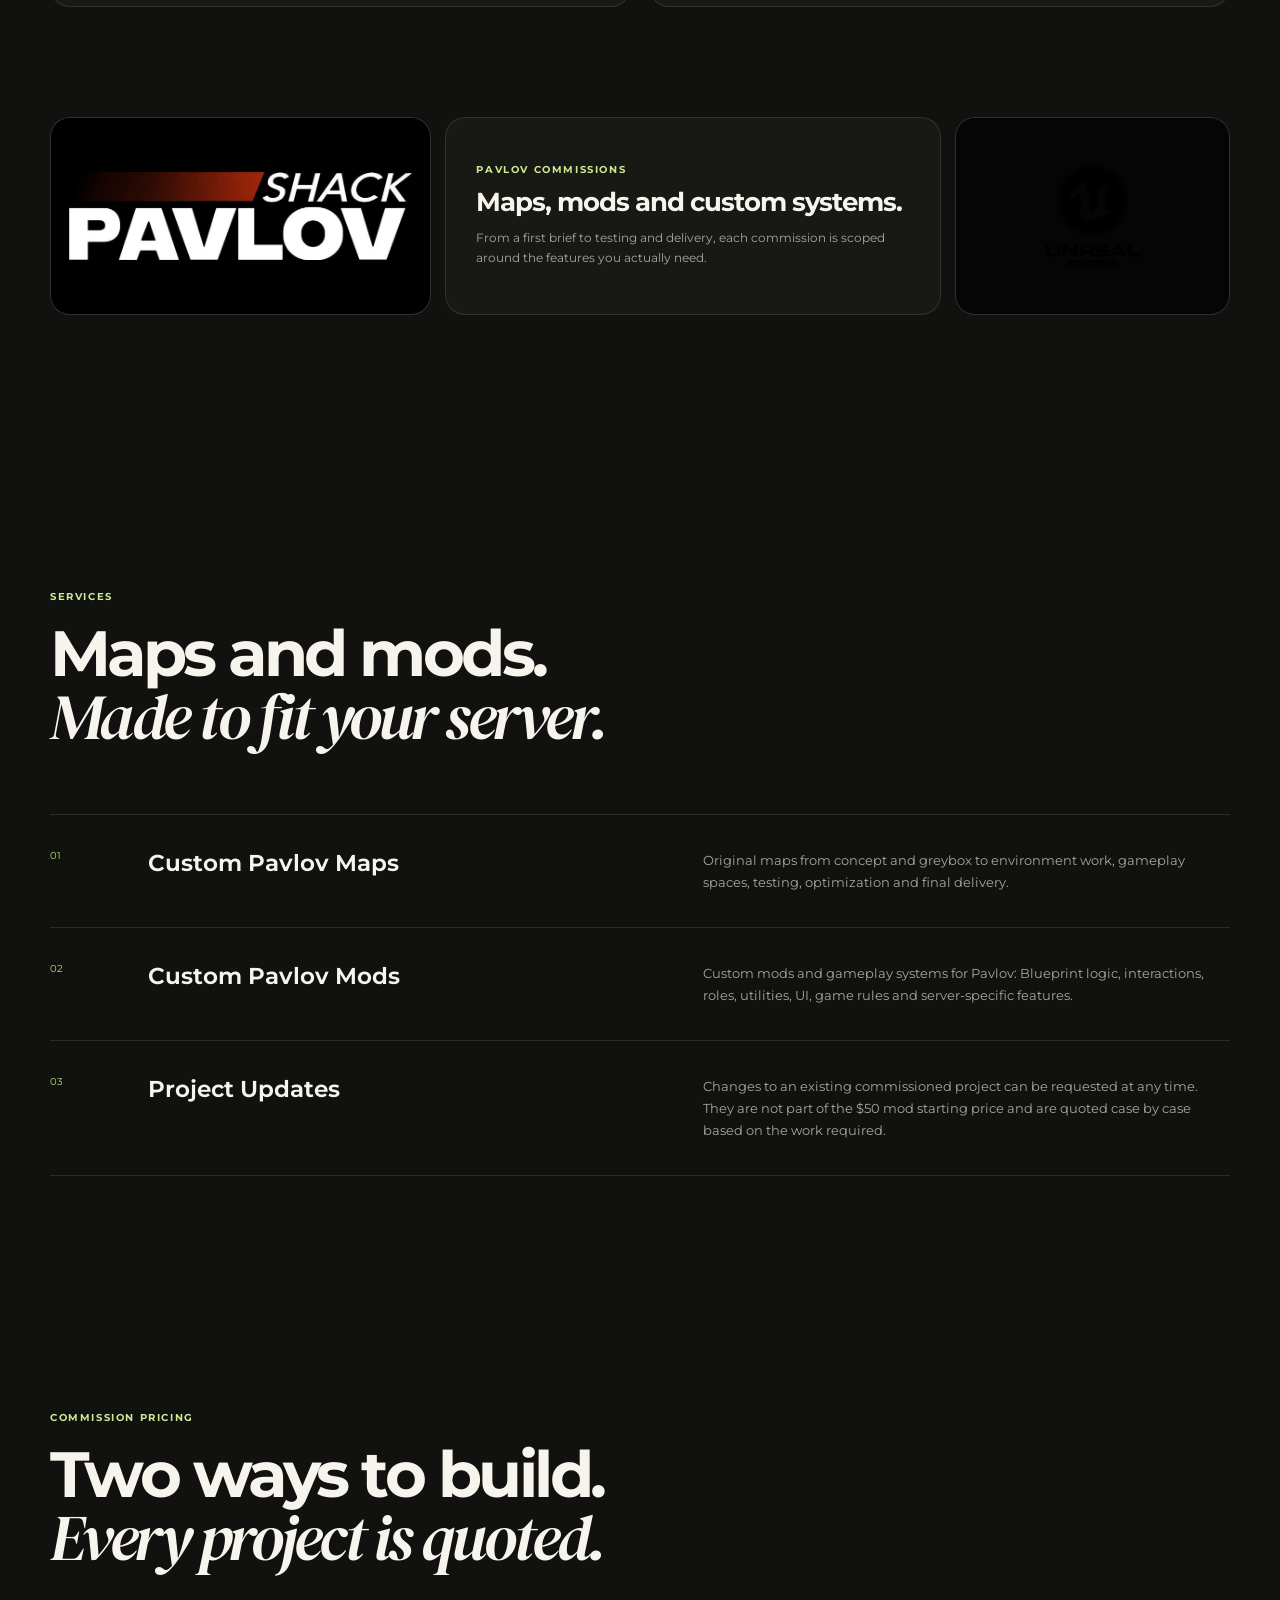
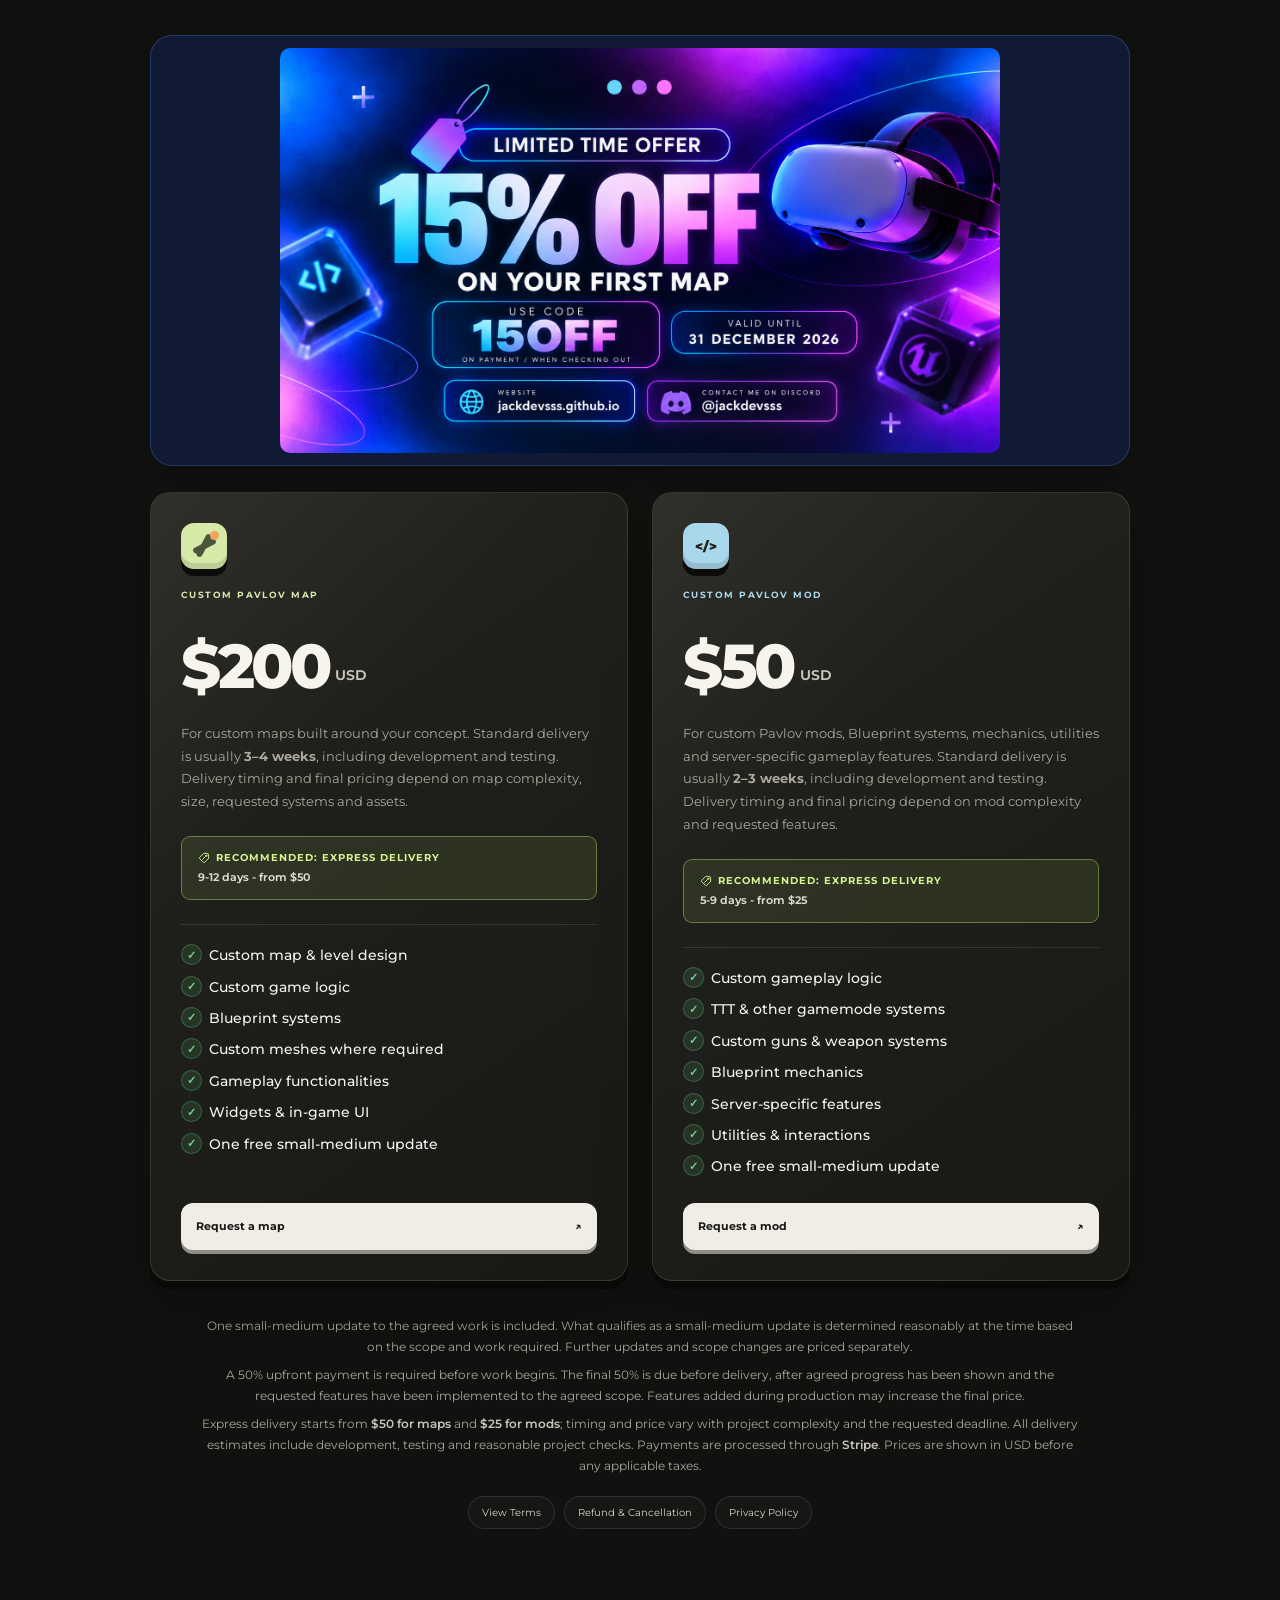
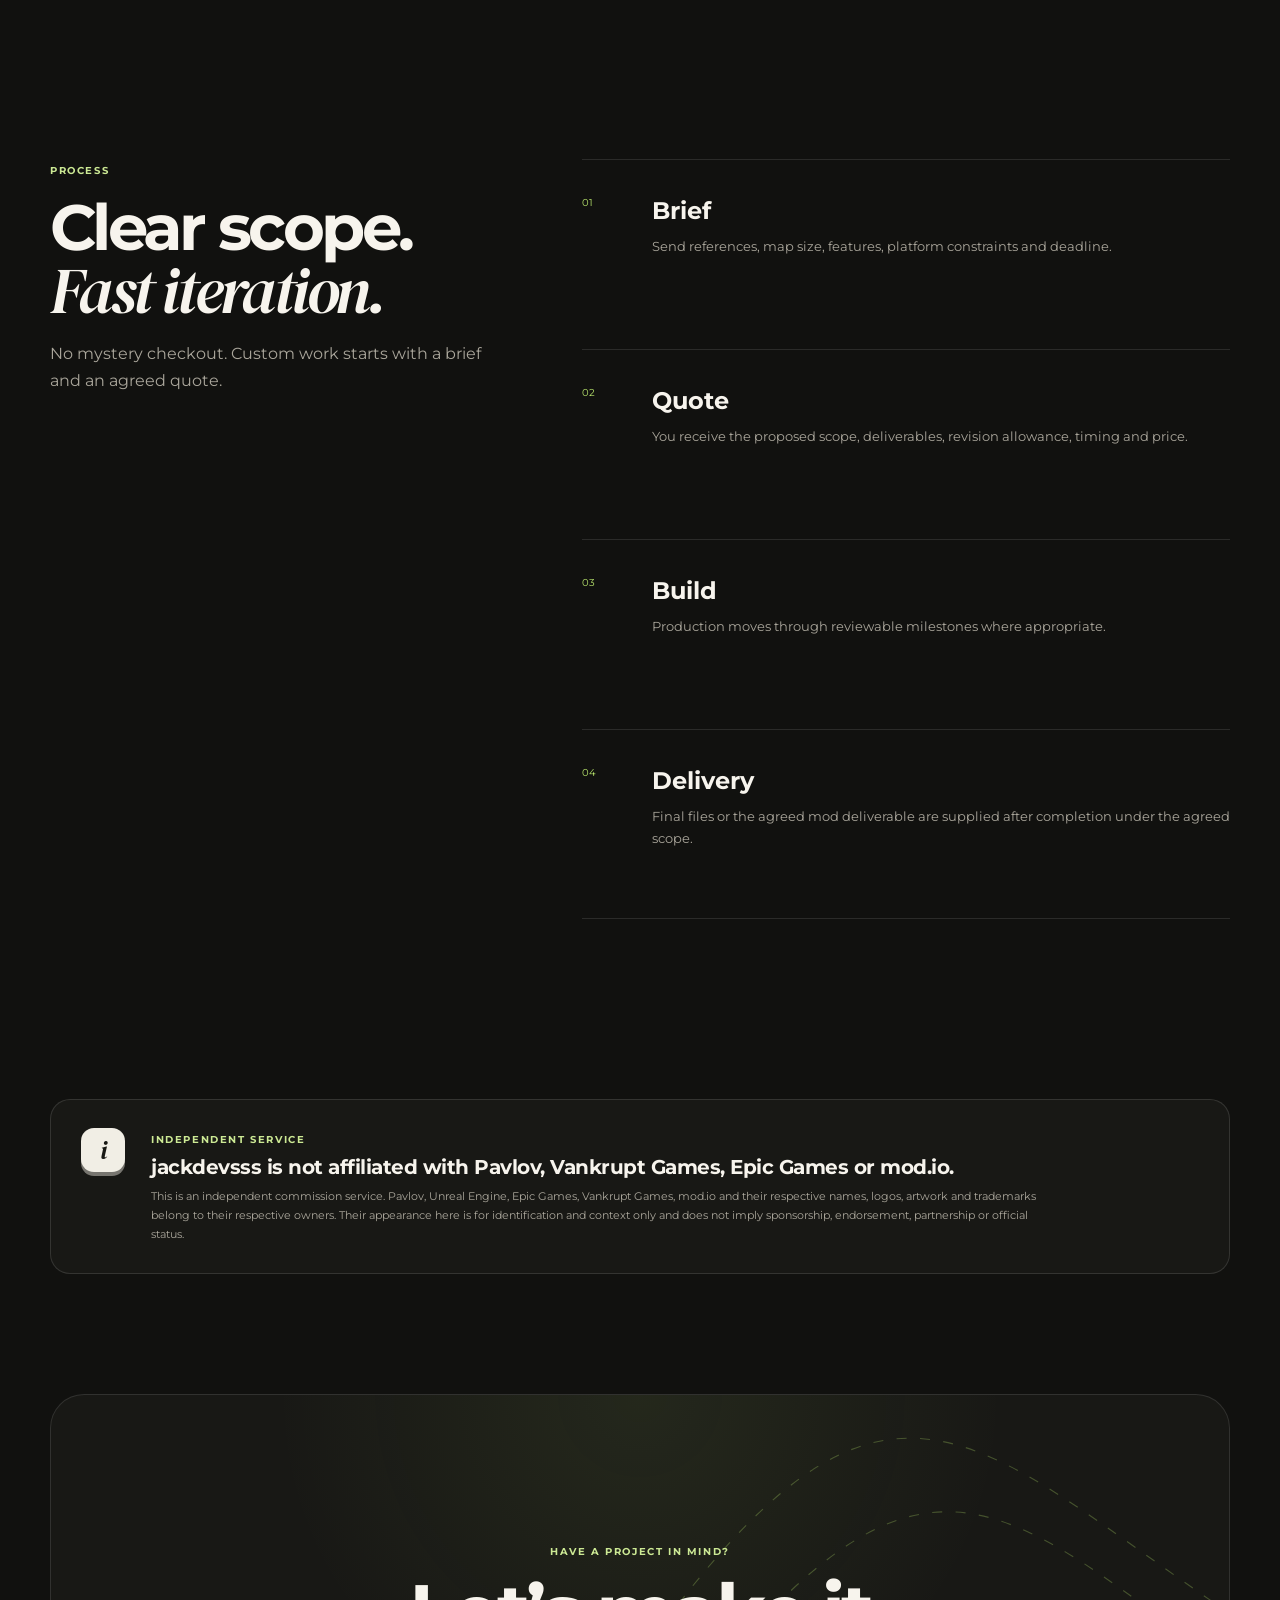
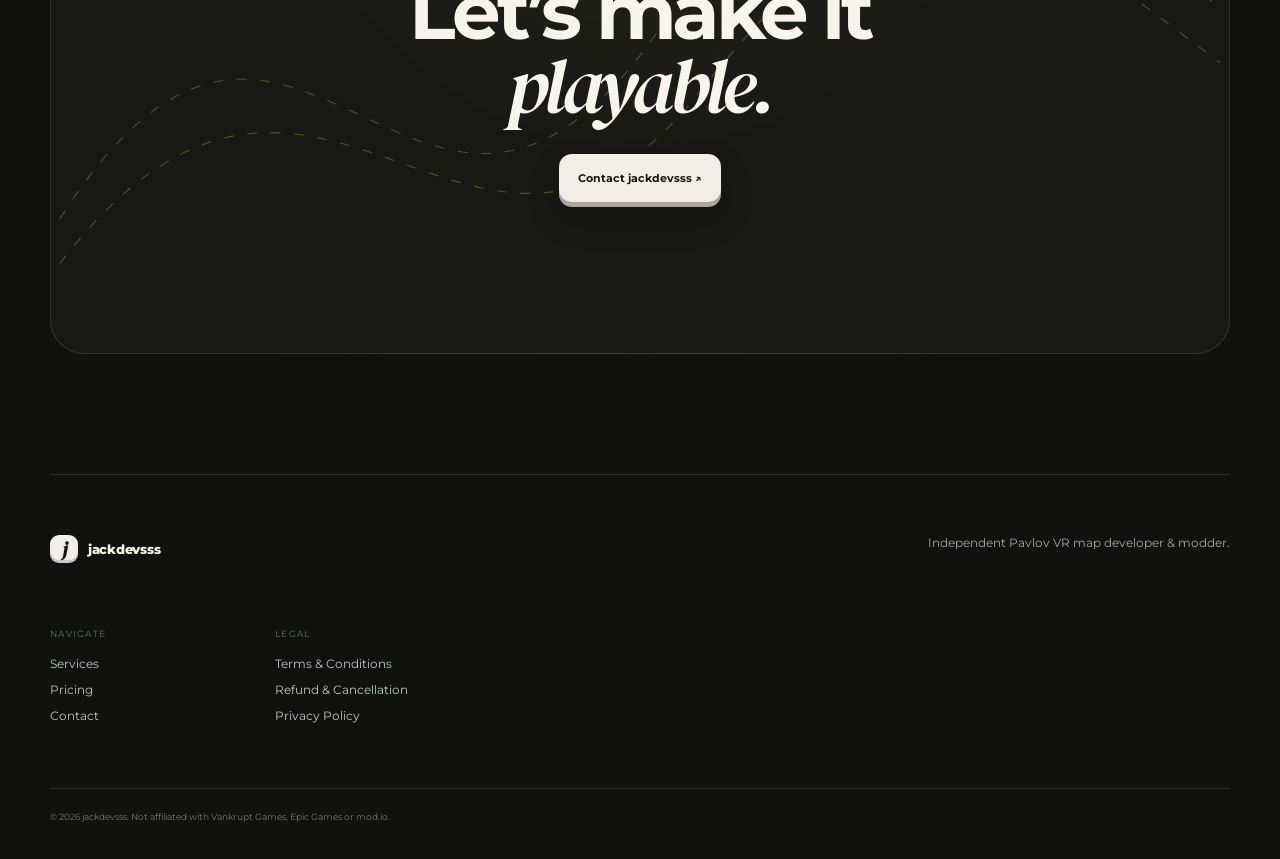
==== commit 50215f3a: "update" ====
--- a/index.html
+++ b/index.html
@@ -9,7 +9,7 @@
 <section class="brand-strip section-shell reveal"><div class="brand-visual pavlov-brand"><img src="assets/showcase/pavlov-logo.jpg" alt="Pavlov Shack logo"></div><div class="brand-copy"><span class="kicker">Pavlov commissions</span><h3>Maps, mods and custom systems.</h3><p>From a first brief to testing and delivery, each commission is scoped around the features you actually need.</p></div><div class="brand-visual unreal-brand"><img src="assets/showcase/unreal-logo.png" alt="Unreal Engine logo"></div></section>
 
 <section id="services" class="services section-shell"><div class="section-heading reveal"><span class="kicker">Services</span><h2>Maps and mods.<br><em>Made to fit your server.</em></h2></div><div class="services-list"><div class="service reveal"><span>01</span><h3>Custom Pavlov Maps</h3><p>Original maps from concept and greybox to environment work, gameplay spaces, testing, optimization and final delivery.</p></div><div class="service reveal"><span>02</span><h3>Custom Pavlov Mods</h3><p>Custom mods and gameplay systems for Pavlov: Blueprint logic, interactions, roles, utilities, UI, game rules and server-specific features.</p></div><div class="service reveal"><span>03</span><h3>Project Updates</h3><p>Changes to an existing commissioned project can be requested at any time. They are not part of the $50 mod starting price and are quoted case by case based on the work required.</p></div></div></section>
-<section id="pricing" class="pricing section-shell"><div class="section-heading reveal"><span class="kicker">Commission pricing</span><h2>Two ways to build.<br><em>Every project is quoted.</em></h2></div><aside class="sale-promo reveal"><img src="assets/showcase/sale-map-promo.png" alt="Limited time offer: 15% off your first map, valid until 31 December 2026"><div class="sale-promo-copy"><span class="sale-tag">LIMITED TIME OFFER</span><h3>15% off your first map</h3><p>Commission your first custom map by 31 December 2026 to get 15% off.</p><a class="button button-primary" href="contact.html">Claim the offer</a></div></aside><div class="price-grid two"><article class="price-card game-card reveal"><div class="price-icon map-icon"><span></span><span></span><span></span></div><div class="price-label">CUSTOM PAVLOV MAP</div><div class="price">$200<small>USD</small></div><p>For custom maps built around your concept. Standard delivery is usually <strong>3–4 weeks</strong>, including development and testing. Delivery timing and final pricing depend on map complexity, size, requested systems and assets.</p><div class="delivery-pill"><strong><svg class="discount-icon" viewBox="0 0 24 24" aria-hidden="true"><path d="M20.6 13.4 13.4 20.6a2 2 0 0 1-2.8 0L3.4 13.4a2 2 0 0 1 0-2.8l7.2-7.2A2 2 0 0 1 12 2.8h6a3.2 3.2 0 0 1 3.2 3.2v6a2 2 0 0 1-.6 1.4Z"/><circle cx="16.5" cy="7.5" r="1.3"/><path d="m9 15 6-6"/></svg>RECOMMENDED: EXPRESS DELIVERY</strong><span>9-12 days - from $50</span></div><ul class="perk-list"><li>Custom map & level design</li><li>Custom game logic</li><li>Blueprint systems</li><li>Custom meshes where required</li><li>Gameplay functionalities</li><li>Widgets & in-game UI</li><li>One free small-medium update</li></ul><a class="price-button" href="contact.html">Request a map <b>↗</b></a></article><article class="price-card game-card reveal"><div class="price-icon mod-icon"><span>&lt;/&gt;</span></div><div class="price-label">CUSTOM PAVLOV MOD</div><div class="price">$50<small>USD</small></div><p>For custom Pavlov mods, Blueprint systems, mechanics, utilities and server-specific gameplay features. Standard delivery is usually <strong>2–3 weeks</strong>, including development and testing. Delivery timing and final pricing depend on mod complexity and requested features.</p><div class="delivery-pill"><strong><svg class="discount-icon" viewBox="0 0 24 24" aria-hidden="true"><path d="M20.6 13.4 13.4 20.6a2 2 0 0 1-2.8 0L3.4 13.4a2 2 0 0 1 0-2.8l7.2-7.2A2 2 0 0 1 12 2.8h6a3.2 3.2 0 0 1 3.2 3.2v6a2 2 0 0 1-.6 1.4Z"/><circle cx="16.5" cy="7.5" r="1.3"/><path d="m9 15 6-6"/></svg>RECOMMENDED: EXPRESS DELIVERY</strong><span>5-9 days - from $25</span></div><ul class="perk-list"><li>Custom gameplay logic</li><li>TTT & other gamemode systems</li><li>Custom guns & weapon systems</li><li>Blueprint mechanics</li><li>Server-specific features</li><li>Utilities & interactions</li><li>One free small-medium update</li></ul><a class="price-button" href="contact.html">Request a mod <b>↗</b></a></article></div><div class="pricing-fineprint reveal"><p>One small-medium update to the agreed work is included. What qualifies as a small-medium update is determined reasonably at the time based on the scope and work required. Further updates and scope changes are priced separately.</p><p>A 50% upfront payment is required before work begins. The final 50% is due before delivery, after agreed progress has been shown and the requested features have been implemented to the agreed scope. Features added during production may increase the final price.</p><p>Express delivery starts from <strong>$50 for maps</strong> and <strong>$25 for mods</strong>; timing and price vary with project complexity and the requested deadline. All delivery estimates include development, testing and reasonable project checks. Payments are processed through <strong>Stripe</strong>. Prices are shown in USD before any applicable taxes.</p><div class="payment-links"><a href="terms.html">View Terms</a><a href="refund-policy.html">Refund & Cancellation</a><a href="privacy.html">Privacy Policy</a></div></div></section>
+<section id="pricing" class="pricing section-shell"><div class="section-heading reveal"><span class="kicker">Commission pricing</span><h2>Two ways to build.<br><em>Every project is quoted.</em></h2></div><aside class="sale-promo reveal"><img src="assets/showcase/sale-map-promo.png" alt="Limited time offer: 15% off your first map with code 15OFF, valid until 31 December 2026"></aside><div class="price-grid two"><article class="price-card game-card reveal"><div class="price-icon map-icon"><span></span><span></span><span></span></div><div class="price-label">CUSTOM PAVLOV MAP</div><div class="price">$200<small>USD</small></div><p>For custom maps built around your concept. Standard delivery is usually <strong>3–4 weeks</strong>, including development and testing. Delivery timing and final pricing depend on map complexity, size, requested systems and assets.</p><div class="delivery-pill"><strong><svg class="discount-icon" viewBox="0 0 24 24" aria-hidden="true"><path d="M20.6 13.4 13.4 20.6a2 2 0 0 1-2.8 0L3.4 13.4a2 2 0 0 1 0-2.8l7.2-7.2A2 2 0 0 1 12 2.8h6a3.2 3.2 0 0 1 3.2 3.2v6a2 2 0 0 1-.6 1.4Z"/><circle cx="16.5" cy="7.5" r="1.3"/><path d="m9 15 6-6"/></svg>RECOMMENDED: EXPRESS DELIVERY</strong><span>9-12 days - from $50</span></div><ul class="perk-list"><li>Custom map & level design</li><li>Custom game logic</li><li>Blueprint systems</li><li>Custom meshes where required</li><li>Gameplay functionalities</li><li>Widgets & in-game UI</li><li>One free small-medium update</li></ul><a class="price-button" href="contact.html">Request a map <b>↗</b></a></article><article class="price-card game-card reveal"><div class="price-icon mod-icon"><span>&lt;/&gt;</span></div><div class="price-label">CUSTOM PAVLOV MOD</div><div class="price">$50<small>USD</small></div><p>For custom Pavlov mods, Blueprint systems, mechanics, utilities and server-specific gameplay features. Standard delivery is usually <strong>2–3 weeks</strong>, including development and testing. Delivery timing and final pricing depend on mod complexity and requested features.</p><div class="delivery-pill"><strong><svg class="discount-icon" viewBox="0 0 24 24" aria-hidden="true"><path d="M20.6 13.4 13.4 20.6a2 2 0 0 1-2.8 0L3.4 13.4a2 2 0 0 1 0-2.8l7.2-7.2A2 2 0 0 1 12 2.8h6a3.2 3.2 0 0 1 3.2 3.2v6a2 2 0 0 1-.6 1.4Z"/><circle cx="16.5" cy="7.5" r="1.3"/><path d="m9 15 6-6"/></svg>RECOMMENDED: EXPRESS DELIVERY</strong><span>5-9 days - from $25</span></div><ul class="perk-list"><li>Custom gameplay logic</li><li>TTT & other gamemode systems</li><li>Custom guns & weapon systems</li><li>Blueprint mechanics</li><li>Server-specific features</li><li>Utilities & interactions</li><li>One free small-medium update</li></ul><a class="price-button" href="contact.html">Request a mod <b>↗</b></a></article></div><div class="pricing-fineprint reveal"><p>One small-medium update to the agreed work is included. What qualifies as a small-medium update is determined reasonably at the time based on the scope and work required. Further updates and scope changes are priced separately.</p><p>A 50% upfront payment is required before work begins. The final 50% is due before delivery, after agreed progress has been shown and the requested features have been implemented to the agreed scope. Features added during production may increase the final price.</p><p>Express delivery starts from <strong>$50 for maps</strong> and <strong>$25 for mods</strong>; timing and price vary with project complexity and the requested deadline. All delivery estimates include development, testing and reasonable project checks. Payments are processed through <strong>Stripe</strong>. Prices are shown in USD before any applicable taxes.</p><div class="payment-links"><a href="terms.html">View Terms</a><a href="refund-policy.html">Refund & Cancellation</a><a href="privacy.html">Privacy Policy</a></div></div></section>
 <section id="process" class="process section-shell"><div class="process-sticky reveal"><span class="kicker">Process</span><h2>Clear scope.<br><em>Fast iteration.</em></h2><p>No mystery checkout. Custom work starts with a brief and an agreed quote.</p></div><div class="process-steps"><article class="step reveal"><span>01</span><div><h3>Brief</h3><p>Send references, map size, features, platform constraints and deadline.</p></div></article><article class="step reveal"><span>02</span><div><h3>Quote</h3><p>You receive the proposed scope, deliverables, revision allowance, timing and price.</p></div></article><article class="step reveal"><span>03</span><div><h3>Build</h3><p>Production moves through reviewable milestones where appropriate.</p></div></article><article class="step reveal"><span>04</span><div><h3>Delivery</h3><p>Final files or the agreed mod deliverable are supplied after completion under the agreed scope.</p></div></article></div></section>
 <section class="independence section-shell reveal"><div class="independence-mark">i</div><div><span class="kicker">Independent service</span><h3>jackdevsss is not affiliated with Pavlov, Vankrupt Games, Epic Games or mod.io.</h3><p>This is an independent commission service. Pavlov, Unreal Engine, Epic Games, Vankrupt Games, mod.io and their respective names, logos, artwork and trademarks belong to their respective owners. Their appearance here is for identification and context only and does not imply sponsorship, endorsement, partnership or official status.</p></div></section>
 <section class="cta section-shell reveal"><div class="cta-lines"><svg viewBox="0 0 1000 500"><path d="M-20 380 C190 50 300 510 510 220 S800 40 1020 190"/><path d="M-20 420 C210 120 350 520 550 270 S820 90 1020 240"/></svg></div><span class="kicker">Have a project in mind?</span><h2>Let’s make it<br><em>playable.</em></h2><a class="button button-primary magnetic" href="contact.html">Contact jackdevsss ↗</a></section>
--- a/assets/styles.css
+++ b/assets/styles.css
@@ -35,3 +35,10 @@
 .sale-promo{max-width:980px;margin:0 auto 28px;padding:18px;display:grid;grid-template-columns:minmax(180px,260px) 1fr;align-items:center;gap:26px;border:1px solid rgba(105,130,255,.36);border-radius:22px;background:radial-gradient(ellipse at 82% 10%,rgba(176,65,255,.14),transparent 42%),linear-gradient(120deg,#101b3e,#171329 65%,#21113a);box-shadow:0 18px 48px rgba(0,0,0,.24);overflow:hidden}
 .sale-promo>img{display:block;width:100%;max-height:390px;object-fit:contain;border-radius:12px}.sale-promo-copy{padding:22px 25px}.sale-tag{display:inline-flex;padding:7px 10px;border:1px solid rgba(125,185,255,.45);border-radius:999px;background:rgba(54,142,255,.13);font-size:9px;letter-spacing:.14em;font-weight:800;color:#a8dcff}.sale-promo h3{margin:16px 0 9px;font-size:clamp(25px,4vw,42px);letter-spacing:-.05em}.sale-promo p{max-width:440px;margin:0 0 22px;color:#c0c5dd;font-size:13px;line-height:1.7}.sale-promo .button{width:max-content}
 @media(max-width:620px){.sale-promo{grid-template-columns:1fr;gap:10px;padding:12px}.sale-promo>img{width:min(100%,260px);max-height:390px;margin:auto}.sale-promo-copy{padding:12px}.sale-promo .button{width:100%}.price small{font-size:12px;margin-left:5px}}
+
+/* Compact horizontal sale artwork and pricing icons */
+.sale-promo{max-width:980px;min-height:0;padding:12px;margin:0 auto 26px;display:flex;justify-content:center;background:#111a35;border-color:rgba(92,153,255,.25);box-shadow:0 12px 34px rgba(0,0,0,.2)}
+.sale-promo>img{display:block;width:min(100%,720px);height:auto;max-height:none;object-fit:contain;border-radius:10px}
+.price-icon{width:46px;height:46px;margin-bottom:20px;border-radius:13px}.map-icon span:nth-child(1){width:25px;height:6px}.map-icon span:nth-child(2){width:6px;height:25px}.map-icon span:nth-child(3){width:9px;height:9px;right:8px;top:8px}.mod-icon span{font-size:13px}
+.discount-icon{width:12px;height:12px}.delivery-pill strong{gap:6px}
+@media(max-width:620px){.sale-promo{padding:8px}.sale-promo>img{width:100%;max-height:none}.price-icon{width:42px;height:42px}.map-icon span:nth-child(1){width:22px;height:5px}.map-icon span:nth-child(2){width:5px;height:22px}}
